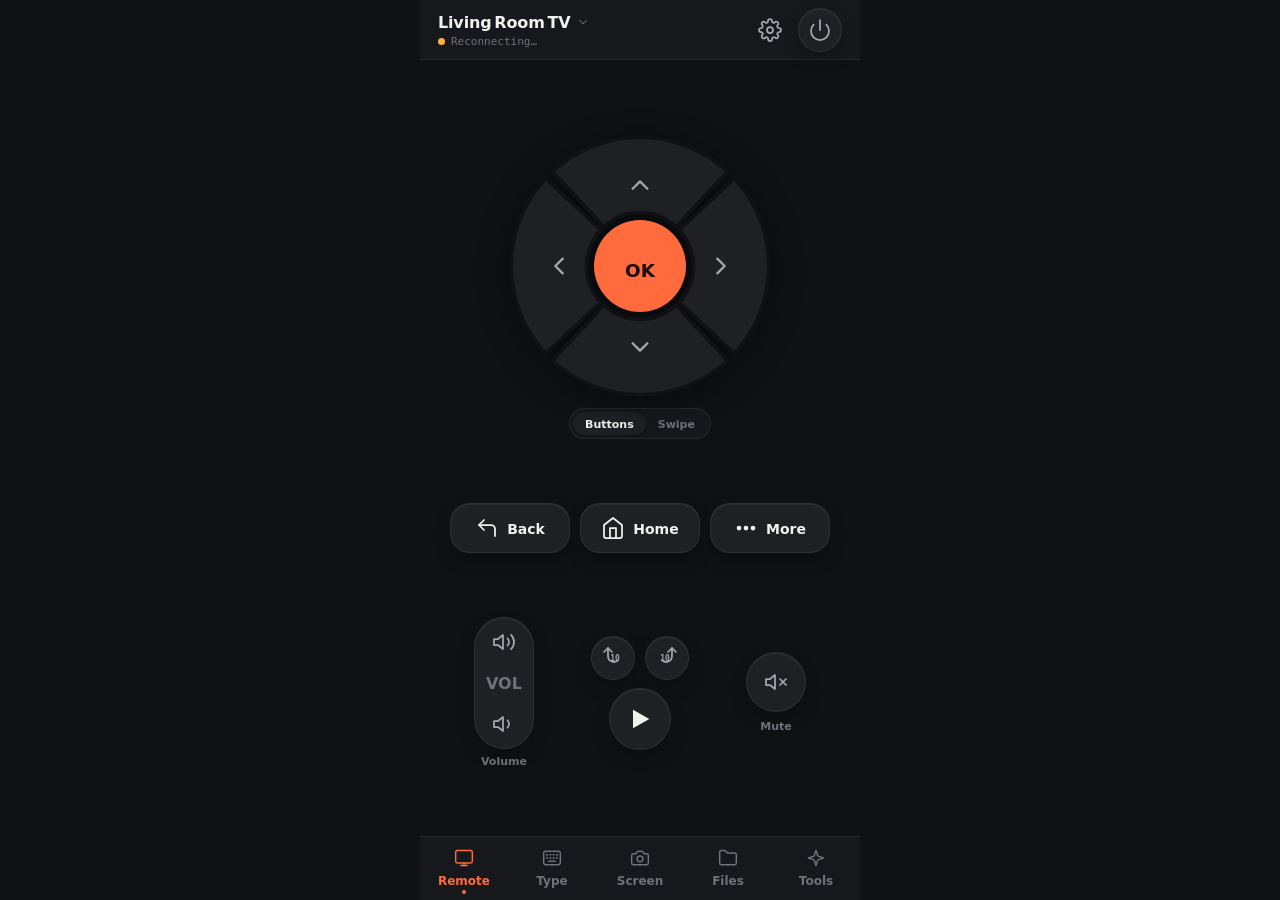
==== tvpowernew_src/assets/web/index.html @ ced93da8 "feat: complete TV Power Hub release with web remote, native TCL integration, docs and porting guide" ====
<!DOCTYPE html>
<html lang="en">
<head>
  <meta charset="UTF-8">
  <meta name="viewport" content="width=device-width, initial-scale=1, viewport-fit=cover">
  <meta name="theme-color" content="#101113">
  <meta name="apple-mobile-web-app-capable" content="yes">
  <meta name="apple-mobile-web-app-status-bar-style" content="black-translucent">
  <meta name="apple-mobile-web-app-title" content="TV Remote">
  <title>TCL TV Remote</title>
  <link rel="manifest" href="manifest.json">
  <link rel="stylesheet" href="css/app.css">
</head>
<body>
  <!-- Inline SVG Symbols Sprite (100% self-contained offline) -->
  <svg xmlns="http://www.w3.org/2000/svg" style="display: none;">
    <symbol id="i-power" viewBox="0 0 24 24" fill="none" stroke="currentColor" stroke-width="1.75" stroke-linecap="round" stroke-linejoin="round">
      <path d="M18.36 6.64a9 9 0 1 1-12.73 0"/>
      <line x1="12" y1="2" x2="12" y2="12"/>
    </symbol>
    <symbol id="i-back" viewBox="0 0 24 24" fill="none" stroke="currentColor" stroke-width="1.75" stroke-linecap="round" stroke-linejoin="round">
      <polyline points="9 14 4 9 9 4"/>
      <path d="M20 20v-7a4 4 0 0 0-4-4H4"/>
    </symbol>
    <symbol id="i-home" viewBox="0 0 24 24" fill="none" stroke="currentColor" stroke-width="1.75" stroke-linecap="round" stroke-linejoin="round">
      <path d="m3 9 9-7 9 7v11a2 2 0 0 1-2 2H5a2 2 0 0 1-2-2z"/>
      <polyline points="9 22 9 12 15 12 15 22"/>
    </symbol>
    <symbol id="i-more-dots" viewBox="0 0 24 24" fill="none" stroke="currentColor" stroke-width="1.75" stroke-linecap="round" stroke-linejoin="round">
      <circle cx="12" cy="12" r="1.5" fill="currentColor"/>
      <circle cx="19" cy="12" r="1.5" fill="currentColor"/>
      <circle cx="5" cy="12" r="1.5" fill="currentColor"/>
    </symbol>
    <symbol id="i-chevron-down" viewBox="0 0 24 24" fill="none" stroke="currentColor" stroke-width="1.75" stroke-linecap="round" stroke-linejoin="round">
      <polyline points="6 9 12 15 18 9"/>
    </symbol>
    <symbol id="i-volume-up" viewBox="0 0 24 24" fill="none" stroke="currentColor" stroke-width="1.75" stroke-linecap="round" stroke-linejoin="round">
      <polygon points="11 5 6 9 2 9 2 15 6 15 11 19 11 5"/>
      <path d="M15.54 8.46a5 5 0 0 1 0 7.07"/>
      <path d="M19.07 4.93a10 10 0 0 1 0 14.14"/>
    </symbol>
    <symbol id="i-volume-down" viewBox="0 0 24 24" fill="none" stroke="currentColor" stroke-width="1.75" stroke-linecap="round" stroke-linejoin="round">
      <polygon points="11 5 6 9 2 9 2 15 6 15 11 19 11 5"/>
      <path d="M15.54 8.46a5 5 0 0 1 0 7.07"/>
    </symbol>
    <symbol id="i-volume-mute" viewBox="0 0 24 24" fill="none" stroke="currentColor" stroke-width="1.75" stroke-linecap="round" stroke-linejoin="round">
      <polygon points="11 5 6 9 2 9 2 15 6 15 11 19 11 5"/>
      <line x1="22" y1="9" x2="16" y2="15"/>
      <line x1="16" y1="9" x2="22" y2="15"/>
    </symbol>
    <symbol id="i-play" viewBox="0 0 24 24" fill="currentColor" stroke="none">
      <polygon points="6 4 20 12 6 20 6 4"/>
    </symbol>
    <symbol id="i-pause" viewBox="0 0 24 24" fill="currentColor" stroke="none">
      <rect x="6" y="4" width="4" height="16" rx="1"/>
      <rect x="14" y="4" width="4" height="16" rx="1"/>
    </symbol>
    <symbol id="i-skip-back-10" viewBox="0 0 24 24" fill="none" stroke="currentColor" stroke-width="1.75" stroke-linecap="round" stroke-linejoin="round">
      <path d="M11 6 7 2 3 6"/>
      <path d="M7 2v8a6 6 0 0 0 10.24 4.24"/>
      <text x="14" y="15" font-size="8" font-family="'JetBrains Mono', monospace" font-weight="700" fill="currentColor" stroke="none" text-anchor="middle">10</text>
    </symbol>
    <symbol id="i-skip-forward-10" viewBox="0 0 24 24" fill="none" stroke="currentColor" stroke-width="1.75" stroke-linecap="round" stroke-linejoin="round">
      <path d="m13 6 4-4 4 4"/>
      <path d="M17 2v8a6 6 0 0 1-10.24 4.24"/>
      <text x="10" y="15" font-size="8" font-family="'JetBrains Mono', monospace" font-weight="700" fill="currentColor" stroke="none" text-anchor="middle">10</text>
    </symbol>
    <symbol id="i-input" viewBox="0 0 24 24" fill="none" stroke="currentColor" stroke-width="1.75" stroke-linecap="round" stroke-linejoin="round">
      <rect x="3" y="7" width="18" height="10" rx="2"/>
      <line x1="7" y1="12" x2="11" y2="12"/>
      <polyline points="9 10 11 12 9 14"/>
      <line x1="14" y1="12" x2="17" y2="12"/>
    </symbol>
    <symbol id="i-settings" viewBox="0 0 24 24" fill="none" stroke="currentColor" stroke-width="1.75" stroke-linecap="round" stroke-linejoin="round">
      <circle cx="12" cy="12" r="3"/>
      <path d="M19.4 15a1.65 1.65 0 0 0 .33 1.82l.06.06a2 2 0 0 1 0 2.83 2 2 0 0 1-2.83 0l-.06-.06a1.65 1.65 0 0 0-1.82-.33 1.65 1.65 0 0 0-1 1.51V21a2 2 0 0 1-2 2 2 2 0 0 1-2-2v-.09A1.65 1.65 0 0 0 9 19.4a1.65 1.65 0 0 0-1.82.33l-.06.06a2 2 0 0 1-2.83 0 2 2 0 0 1 0-2.83l.06-.06a1.65 1.65 0 0 0 .33-1.82 1.65 1.65 0 0 0-1.51-1H3a2 2 0 0 1-2-2 2 2 0 0 1 2-2h.09A1.65 1.65 0 0 0 4.6 9a1.65 1.65 0 0 0-.33-1.82l-.06-.06a2 2 0 0 1 0-2.83 2 2 0 0 1 2.83 0l.06.06a1.65 1.65 0 0 0 1.82.33H9a1.65 1.65 0 0 0 1-1.51V3a2 2 0 0 1 2-2 2 2 0 0 1 2 2v.09a1.65 1.65 0 0 0 1 1.51 1.65 1.65 0 0 0 1.82-.33l.06-.06a2 2 0 0 1 2.83 0 2 2 0 0 1 0 2.83l-.06.06a1.65 1.65 0 0 0-.33 1.82V9a1.65 1.65 0 0 0 1.51 1H21a2 2 0 0 1 2 2 2 2 0 0 1-2 2h-.09a1.65 1.65 0 0 0-1.51 1z"/>
    </symbol>
    <symbol id="i-screen-off" viewBox="0 0 24 24" fill="none" stroke="currentColor" stroke-width="1.75" stroke-linecap="round" stroke-linejoin="round">
      <rect width="20" height="14" x="2" y="3" rx="2"/>
      <line x1="8" y1="21" x2="16" y2="21"/>
      <line x1="12" y1="17" x2="12" y2="21"/>
      <path d="M12 7a3 3 0 1 0 3 3 2.8 2.8 0 0 1-1.5-.4A3 3 0 0 1 12 7z"/>
    </symbol>
    <symbol id="i-keyboard" viewBox="0 0 24 24" fill="none" stroke="currentColor" stroke-width="1.75" stroke-linecap="round" stroke-linejoin="round">
      <rect x="2" y="4" width="20" height="16" rx="2.5"/>
      <line x1="6" y1="8" x2="6.01" y2="8" stroke-width="2.5"/>
      <line x1="10" y1="8" x2="10.01" y2="8" stroke-width="2.5"/>
      <line x1="14" y1="8" x2="14.01" y2="8" stroke-width="2.5"/>
      <line x1="18" y1="8" x2="18.01" y2="8" stroke-width="2.5"/>
      <line x1="6" y1="12" x2="6.01" y2="12" stroke-width="2.5"/>
      <line x1="10" y1="12" x2="10.01" y2="12" stroke-width="2.5"/>
      <line x1="14" y1="12" x2="14.01" y2="12" stroke-width="2.5"/>
      <line x1="18" y1="12" x2="18.01" y2="12" stroke-width="2.5"/>
      <line x1="8" y1="16" x2="16" y2="16"/>
    </symbol>
    <symbol id="i-backspace" viewBox="0 0 24 24" fill="none" stroke="currentColor" stroke-width="1.75" stroke-linecap="round" stroke-linejoin="round">
      <path d="M21 4H8l-7 8 7 8h13a2 2 0 0 0 2-2V6a2 2 0 0 0-2-2z"/>
      <line x1="18" y1="9" x2="12" y2="15"/>
      <line x1="12" y1="9" x2="18" y2="15"/>
    </symbol>
    <symbol id="i-enter" viewBox="0 0 24 24" fill="none" stroke="currentColor" stroke-width="1.75" stroke-linecap="round" stroke-linejoin="round">
      <polyline points="9 10 4 15 9 20"/>
      <path d="M20 4v7a4 4 0 0 1-4 4H4"/>
    </symbol>
    <symbol id="i-paste" viewBox="0 0 24 24" fill="none" stroke="currentColor" stroke-width="1.75" stroke-linecap="round" stroke-linejoin="round">
      <rect x="8" y="2" width="8" height="4" rx="1"/>
      <path d="M16 4h2a2 2 0 0 1 2 2v14a2 2 0 0 1-2 2H6a2 2 0 0 1-2-2V6a2 2 0 0 1 2-2h2"/>
      <path d="M9 12h6"/>
      <path d="M9 16h6"/>
    </symbol>
    <symbol id="i-camera" viewBox="0 0 24 24" fill="none" stroke="currentColor" stroke-width="1.75" stroke-linecap="round" stroke-linejoin="round">
      <path d="M14.5 4h-5L7 7H4a2 2 0 0 0-2 2v9a2 2 0 0 0 2 2h16a2 2 0 0 0 2-2V9a2 2 0 0 0-2-2h-3l-2.5-3z"/>
      <circle cx="12" cy="13" r="3.5"/>
    </symbol>
    <symbol id="i-download" viewBox="0 0 24 24" fill="none" stroke="currentColor" stroke-width="1.75" stroke-linecap="round" stroke-linejoin="round">
      <path d="M21 15v4a2 2 0 0 1-2 2H5a2 2 0 0 1-2-2v-4"/>
      <polyline points="7 10 12 15 17 10"/>
      <line x1="12" y1="15" x2="12" y2="3"/>
    </symbol>
    <symbol id="i-memory-chip" viewBox="0 0 24 24" fill="none" stroke="currentColor" stroke-width="1.75" stroke-linecap="round" stroke-linejoin="round">
      <rect x="4" y="4" width="16" height="16" rx="2"/>
      <rect x="8" y="8" width="8" height="8" rx="1"/>
      <line x1="9" y1="1" x2="9" y2="4"/>
      <line x1="15" y1="1" x2="15" y2="4"/>
      <line x1="9" y1="20" x2="9" y2="23"/>
      <line x1="15" y1="20" x2="15" y2="23"/>
      <line x1="20" y1="9" x2="23" y2="9"/>
      <line x1="20" y1="15" x2="23" y2="15"/>
      <line x1="1" y1="9" x2="4" y2="9"/>
      <line x1="1" y1="15" x2="4" y2="15"/>
    </symbol>
    <symbol id="i-check" viewBox="0 0 24 24" fill="none" stroke="currentColor" stroke-width="2" stroke-linecap="round" stroke-linejoin="round">
      <polyline points="20 6 9 17 4 12"/>
    </symbol>
    <symbol id="i-close" viewBox="0 0 24 24" fill="none" stroke="currentColor" stroke-width="2" stroke-linecap="round" stroke-linejoin="round">
      <line x1="18" y1="6" x2="6" y2="18"/>
      <line x1="6" y1="6" x2="18" y2="18"/>
    </symbol>
    <symbol id="i-sparkle" viewBox="0 0 24 24" fill="none" stroke="currentColor" stroke-width="1.75" stroke-linecap="round" stroke-linejoin="round">
      <path d="m12 3-1.9 5.8a2 2 0 0 1-1.3 1.3L3 12l5.8 1.9a2 2 0 0 1 1.3 1.3L12 21l1.9-5.8a2 2 0 0 1 1.3-1.3L21 12l-5.8-1.9a2 2 0 0 1-1.3-1.3L12 3z"/>
    </symbol>
    <symbol id="i-refresh" viewBox="0 0 24 24" fill="none" stroke="currentColor" stroke-width="1.75" stroke-linecap="round" stroke-linejoin="round">
      <path d="M3 12a9 9 0 0 1 15-6.7L21 8"/>
      <path d="M21 3v5h-5"/>
      <path d="M21 12a9 9 0 0 1-15 6.7L3 16"/>
      <path d="M3 21v-5h5"/>
    </symbol>
    <symbol id="i-tv" viewBox="0 0 24 24" fill="none" stroke="currentColor" stroke-width="1.75" stroke-linecap="round" stroke-linejoin="round">
      <rect width="20" height="15" x="2" y="3" rx="2"/>
      <line x1="8" y1="21" x2="16" y2="21"/>
      <line x1="12" y1="18" x2="12" y2="21"/>
    </symbol>
    <symbol id="i-folder" viewBox="0 0 24 24" fill="none" stroke="currentColor" stroke-width="1.75" stroke-linecap="round" stroke-linejoin="round">
      <path d="M4 20h16a2 2 0 0 0 2-2V8a2 2 0 0 0-2-2h-7.93a2 2 0 0 1-1.66-.9l-.82-1.2A2 2 0 0 0 7.93 3H4a2 2 0 0 0-2 2v13a2 2 0 0 0 2 2Z"/>
    </symbol>
    <symbol id="i-file" viewBox="0 0 24 24" fill="none" stroke="currentColor" stroke-width="1.75" stroke-linecap="round" stroke-linejoin="round">
      <path d="M14 2H6a2 2 0 0 0-2 2v16a2 2 0 0 0 2 2h12a2 2 0 0 0 2-2V8z"/>
      <polyline points="14 2 14 8 20 8"/>
    </symbol>
    <symbol id="i-upload" viewBox="0 0 24 24" fill="none" stroke="currentColor" stroke-width="1.75" stroke-linecap="round" stroke-linejoin="round">
      <path d="M21 15v4a2 2 0 0 1-2 2H5a2 2 0 0 1-2-2v-4"/>
      <polyline points="17 8 12 3 7 8"/>
      <line x1="12" y1="3" x2="12" y2="15"/>
    </symbol>
    <symbol id="i-usb" viewBox="0 0 24 24" fill="none" stroke="currentColor" stroke-width="1.75" stroke-linecap="round" stroke-linejoin="round">
      <circle cx="12" cy="19" r="2"/>
      <circle cx="6" cy="11" r="1.5"/>
      <rect x="16.5" y="9.5" width="3" height="3"/>
      <line x1="12" y1="17" x2="12" y2="4"/>
      <line x1="12" y1="12" x2="6" y2="11"/>
      <line x1="12" y1="9" x2="18" y2="10"/>
    </symbol>
    <symbol id="i-youtube" viewBox="0 0 24 24" fill="none" stroke="currentColor" stroke-width="1.75" stroke-linecap="round" stroke-linejoin="round">
      <path d="M2.5 17a24.12 24.12 0 0 1 0-10 2 2 0 0 1 1.4-1.4 49.56 49.56 0 0 1 16.2 0A2 2 0 0 1 21.5 7a24.12 24.12 0 0 1 0 10 2 2 0 0 1-1.4 1.4 49.55 49.55 0 0 1-16.2 0A2 2 0 0 1 2.5 17"/>
      <polygon points="10 15 15 12 10 9" fill="currentColor"/>
    </symbol>
    <symbol id="i-globe" viewBox="0 0 24 24" fill="none" stroke="currentColor" stroke-width="1.75" stroke-linecap="round" stroke-linejoin="round">
      <circle cx="12" cy="12" r="10"/>
      <line x1="2" y1="12" x2="22" y2="12"/>
      <path d="M12 2a15.3 15.3 0 0 1 4 10 15.3 15.3 0 0 1-4 10 15.3 15.3 0 0 1-4-10 15.3 15.3 0 0 1 4-10z"/>
    </symbol>
    <symbol id="i-arrow-up" viewBox="0 0 24 24" fill="none" stroke="currentColor" stroke-width="1.75" stroke-linecap="round" stroke-linejoin="round">
      <line x1="12" y1="19" x2="12" y2="5"/>
      <polyline points="5 12 12 5 19 12"/>
    </symbol>
    <symbol id="i-copy" viewBox="0 0 24 24" fill="none" stroke="currentColor" stroke-width="1.75" stroke-linecap="round" stroke-linejoin="round">
      <rect x="9" y="9" width="13" height="13" rx="2"/>
      <path d="M5 15H4a2 2 0 0 1-2-2V4a2 2 0 0 1 2-2h9a2 2 0 0 1 2 2v1"/>
    </symbol>
    <symbol id="i-trash" viewBox="0 0 24 24" fill="none" stroke="currentColor" stroke-width="1.75" stroke-linecap="round" stroke-linejoin="round">
      <polyline points="3 6 5 6 21 6"/>
      <path d="M19 6l-1 14a2 2 0 0 1-2 2H8a2 2 0 0 1-2-2L5 6"/>
      <path d="M10 11v6"/>
      <path d="M14 11v6"/>
      <path d="M9 6V4a2 2 0 0 1 2-2h2a2 2 0 0 1 2 2v2"/>
    </symbol>
  </svg>

  <div class="app">
    <!-- Status Bar -->
    <header class="status-bar">
      <div class="tv-info" id="tvInfoTrigger" title="Settings">
        <div class="tv-name-row">
          <span class="tv-name" id="tvNameDisplay">Living Room TV</span>
          <svg class="icon tv-name-chevron"><use href="#i-chevron-down"/></svg>
        </div>
        <div class="connection-line">
          <span class="status-dot" id="connectionDot"></span>
          <span id="connectionText">Connected · 12 ms</span>
        </div>
      </div>

      <div class="status-bar-actions">
        <button class="btn btn-icon-ghost" id="btnHeaderSettings" aria-label="Settings">
          <svg class="icon"><use href="#i-settings"/></svg>
        </button>

        <div class="btn-power-wrap">
          <button class="btn btn-power" id="btnPower" aria-label="Power">
            <svg class="icon"><use href="#i-power"/></svg>
          </button>
          <svg class="power-ring" viewBox="0 0 48 48">
            <circle id="powerProgress" cx="24" cy="24" r="16"/>
          </svg>
        </div>
      </div>
    </header>

    <!-- Tab Panels Container -->
    <main class="tab-panels">
      <!-- =========================================
           TAB 1: REMOTE (HERO D-PAD, NO SCROLL)
           ========================================= -->
      <section class="tab-page active" id="tab-remote">
        <div class="remote-screen">
          <!-- D-Pad Container -->
          <div class="dpad-container">
            <div class="dpad-touch-wrap">
              <svg class="dpad" id="dpadSvg" viewBox="0 0 300 300" role="group" aria-label="Navigation">
                <path class="seg" data-key="UP" aria-label="Up" d="M54.9 47.3 A140 140 0 0 1 245.1 47.3 L189.4 107.4 A58 58 0 0 0 110.6 107.4Z"/>
                <path class="seg" data-key="RIGHT" aria-label="Right" d="M252.7 54.9 A140 140 0 0 1 252.7 245.1 L192.6 189.4 A58 58 0 0 0 192.6 110.6Z"/>
                <path class="seg" data-key="DOWN"  aria-label="Down"  d="M245.1 252.7 A140 140 0 0 1 54.9 252.7 L110.6 192.6 A58 58 0 0 0 189.4 192.6Z"/>
                <path class="seg" data-key="LEFT"  aria-label="Left"  d="M47.3 245.1 A140 140 0 0 1 47.3 54.9 L107.4 110.6 A58 58 0 0 0 107.4 189.4Z"/>

                <!-- Segment Chevrons -->
                <path class="seg-icon" d="M142 66 L150 58 L158 66"/>
                <path class="seg-icon" d="M234 142 L242 150 L234 158"/>
                <path class="seg-icon" d="M142 234 L150 242 L158 234"/>
                <path class="seg-icon" d="M66 142 L58 150 L66 158"/>

                <circle class="ok" data-key="OK" cx="150" cy="150" r="50"/>
                <text class="ok-label" x="150" y="157" text-anchor="middle" dominant-baseline="middle">OK</text>
              </svg>

              <!-- Optional Gesture Trackpad Overlay -->
              <div class="swipe-pad" id="swipePad">
                <span class="swipe-hint">Swipe to navigate</span>
                <span class="swipe-hint">Tap for OK</span>
              </div>
            </div>

            <!-- Segmented Pill: Buttons vs Swipe -->
            <div class="nav-mode-pill">
              <button class="btn mode-btn active" id="btnModeButtons">Buttons</button>
              <button class="btn mode-btn" id="btnModeSwipe">Swipe</button>
            </div>
          </div>

          <!-- Under the ring: 3 Pill Buttons -->
          <div class="pill-row">
            <button class="btn btn-pill" id="btnBack" aria-label="Back">
              <svg class="icon"><use href="#i-back"/></svg>
              <span>Back</span>
            </button>
            <button class="btn btn-pill" id="btnHome" aria-label="Home">
              <svg class="icon"><use href="#i-home"/></svg>
              <span>Home</span>
            </button>
            <button class="btn btn-pill" id="btnMore" aria-label="More controls">
              <svg class="icon"><use href="#i-more-dots"/></svg>
              <span>More</span>
            </button>
          </div>

          <!-- Lower Controls 3-Column Grid -->
          <div class="lower-controls">
            <!-- Left Column: Volume Rocker -->
            <div class="col-vol">
              <div class="vol-rocker">
                <button class="btn vol-btn" id="btnVolUp" aria-label="Volume Up">
                  <svg class="icon"><use href="#i-volume-up"/></svg>
                </button>
                <div class="vol-mid">
                  <span style="font-size: 16px; font-weight: 700;">VOL</span>
                </div>
                <button class="btn vol-btn" id="btnVolDown" aria-label="Volume Down">
                  <svg class="icon"><use href="#i-volume-down"/></svg>
                </button>
              </div>
              <span class="vol-label">Volume</span>
            </div>

            <!-- Center Column: Media Transport -->
            <div class="col-transport">
              <div class="transport-skips">
                <button class="btn btn-tactile btn-skip" id="btnSkipBack" aria-label="Rewind 10s">
                  <svg class="icon"><use href="#i-skip-back-10"/></svg>
                </button>
                <button class="btn btn-tactile btn-skip" id="btnSkipFwd" aria-label="Forward 10s">
                  <svg class="icon"><use href="#i-skip-forward-10"/></svg>
                </button>
              </div>
              <button class="btn btn-playpause" id="btnPlayPause" aria-label="Play or Pause">
                <svg class="icon" style="width: 28px; height: 28px;"><use href="#i-play"/></svg>
              </button>
            </div>

            <!-- Right Column: Mute -->
            <div class="col-mute">
              <button class="btn btn-mute" id="btnMute" aria-label="Mute">
                <svg class="icon"><use href="#i-volume-mute"/></svg>
              </button>
              <span class="mute-label">Mute</span>
            </div>
          </div>
        </div>
      </section>

      <!-- =========================================
           TAB 2: TYPE TAB
           ========================================= -->
      <section class="tab-page" id="tab-type">
        <div class="scroll-screen">
          <div class="section-card">
            <div class="card-header">
              <h2 class="card-title">Type on your TV</h2>
              <p class="card-subtitle">Search YouTube, type passwords or enter URLs with ease.</p>
            </div>

            <textarea class="type-input-box" id="typeInput" rows="3" placeholder="Search, password, anything…"></textarea>

            <div class="type-switch-row">
              <span class="switch-label">Send as I type</span>
              <label class="switch-wrap">
                <input type="checkbox" id="liveTypingSwitch" checked>
                <span class="slider"></span>
              </label>
            </div>

            <button class="btn btn-send-text" id="btnSendText">Send to TV</button>

            <!-- Accessory Keys -->
            <div class="accessory-bar">
              <button class="btn btn-accessory" id="btnAccBackspace" aria-label="Backspace">
                <svg class="icon icon-20"><use href="#i-backspace"/></svg>
                <span>Delete</span>
              </button>
              <button class="btn btn-accessory" id="btnAccEnter" aria-label="Enter">
                <svg class="icon icon-20"><use href="#i-enter"/></svg>
                <span>Enter</span>
              </button>
              <button class="btn btn-accessory" id="btnAccPaste" aria-label="Paste">
                <svg class="icon icon-20"><use href="#i-paste"/></svg>
                <span>Paste</span>
              </button>
              <button class="btn btn-accessory" id="btnAccClear" aria-label="Clear">
                <svg class="icon icon-20"><use href="#i-close"/></svg>
                <span>Clear</span>
              </button>
            </div>

            <div class="privacy-notice">
              <svg class="icon icon-16"><use href="#i-check"/></svg>
              <span>Typed text is not saved on server.</span>
            </div>
          </div>

          <!-- Recents Chips -->
          <div class="section-card">
            <div class="recent-chips-box">
              <div class="chips-header">
                <span class="chips-title">Recent searches</span>
                <span class="chips-clear" id="btnClearRecents">Clear history</span>
              </div>
              <div class="chips-wrap" id="recentChips">
                <!-- Dynamically populated -->
              </div>
            </div>
          </div>

          <!-- Friendly search hint -->
          <div class="tv-search-hint">
            <svg class="icon icon-20"><use href="#i-tv"/></svg>
            <span>Tip: Open the search bar on your TV app before typing.</span>
          </div>
        </div>
      </section>

      <!-- =========================================
           TAB 3: SCREEN TAB (PERFECTLY CENTERED, NO SHARE)
           ========================================= -->
      <section class="tab-page" id="tab-screen">
        <div class="scroll-screen">
          <!-- 16:9 Screen Preview (Dead Centered) -->
          <div class="screen-preview-card">
            <div class="skeleton-shimmer" id="screenShimmer"></div>
            
            <div class="screen-empty-state" id="screenEmpty">
              <svg class="icon" style="width: 48px; height: 48px;"><use href="#i-tv"/></svg>
              <span style="font-size: 14px; font-weight: 600;">See what's on your TV</span>
            </div>

            <img class="screen-img" id="screenImg" alt="TV Screen Capture">
          </div>

          <!-- Capture & Actions (Share removed, clean Download + Full size) -->
          <div class="screen-actions-bar">
            <button class="btn btn-screen-action btn-capture-hero" id="btnCaptureHero">
              <svg class="icon icon-20"><use href="#i-camera"/></svg>
              <span>Capture Screen</span>
            </button>
            <button class="btn btn-screen-action" id="btnSaveScreen" style="display: none;">
              <svg class="icon icon-20"><use href="#i-download"/></svg>
              <span>Download</span>
            </button>
            <button class="btn btn-screen-action" id="btnViewScreen" style="display: none;">
              <span>Full size</span>
            </button>
          </div>
        </div>
      </section>

      <!-- =========================================
           TAB 4: FILES TAB (PHONE <-> TV <-> USB)
           ========================================= -->
      <section class="tab-page" id="tab-files">
        <div class="scroll-screen">
          <!-- Storage Destination Tabs (TV & USB) -->
          <div class="storage-selector-bar" id="storageTabsWrap">
            <button class="btn btn-storage-tab active" id="btnStorageTv" data-path="/storage/emulated/0/Download">
              <svg class="icon icon-16"><use href="#i-tv"/></svg>
              <span>TV Storage</span>
            </button>
          </div>

          <!-- Directory Breadcrumb Toolbar -->
          <div class="file-toolbar">
            <button class="btn btn-icon-ghost" id="btnFolderUp" title="Up to parent folder">
              <svg class="icon icon-20"><use href="#i-arrow-up"/></svg>
            </button>
            <span class="current-path" id="currentPathText">/storage/emulated/0/Download</span>
            <button class="btn btn-icon-ghost" id="btnRefreshFiles" title="Refresh files">
              <svg class="icon icon-16"><use href="#i-refresh"/></svg>
            </button>
          </div>

          <!-- Upload Progress Banner -->
          <div class="upload-progress-wrap" id="uploadProgressWrap">
            <div style="display: flex; justify-content: space-between; font-size: 12px; font-weight: 600;">
              <span id="uploadStatusText">Uploading file…</span>
              <span id="uploadPercentText">0%</span>
            </div>
            <div class="progress-bar-bg">
              <div class="progress-bar-fill" id="uploadProgressBar"></div>
            </div>
          </div>

          <!-- File Operations Action Bar -->
          <div style="display: flex; gap: 8px;">
            <button class="btn btn-screen-action btn-capture-hero" id="btnTriggerUpload">
              <svg class="icon icon-20"><use href="#i-upload"/></svg>
              <span>Send File to TV / USB</span>
            </button>
            <button class="btn btn-screen-action" id="btnPasteFile" style="display: none;">
              <svg class="icon icon-20"><use href="#i-paste"/></svg>
              <span id="pasteActionText">Paste</span>
            </button>
            <input type="file" id="fileUploadInput" multiple style="display: none;">
          </div>

          <!-- File List -->
          <div class="file-list-wrap" id="fileListWrap">
            <!-- Dynamically populated file rows -->
          </div>
        </div>
      </section>

      <!-- =========================================
           TAB 5: TOOLS TAB (LINK LAUNCHER & DASHBOARD)
           ========================================= -->
      <section class="tab-page" id="tab-tools">
        <div class="scroll-screen">
          <!-- 1. Open Link / Video Launcher Card -->
          <div class="section-card">
            <div class="card-header">
              <div style="display: flex; align-items: center; gap: 8px;">
                <svg class="icon" style="color: var(--accent);"><use href="#i-youtube"/></svg>
                <h2 class="card-title">Open Link or Video on TV</h2>
              </div>
              <p class="card-subtitle">Paste a YouTube link or website URL to launch instantly on the TV.</p>
            </div>

            <div class="link-input-wrap">
              <input type="text" class="link-text-input" id="linkUrlInput" placeholder="Paste YouTube link or web URL...">
              
              <div class="link-actions-group">
                <button class="btn btn-link-action btn-link-smarttube" id="btnOpenSmartTube">
                  <svg class="icon icon-16"><use href="#i-youtube"/></svg>
                  <span>SmartTube</span>
                </button>
                <button class="btn btn-link-action btn-link-youtube" id="btnOpenYouTube">
                  <svg class="icon icon-16"><use href="#i-youtube"/></svg>
                  <span>YouTube</span>
                </button>
                <button class="btn btn-link-action btn-link-browser" id="btnOpenBrowser">
                  <svg class="icon icon-16"><use href="#i-globe"/></svg>
                  <span>Browser</span>
                </button>
              </div>
            </div>
          </div>

          <!-- 2. Free Up Memory (RAM Boost) Card -->
          <div class="section-card">
            <div class="card-header">
              <div style="display: flex; align-items: center; gap: 8px;">
                <svg class="icon" style="color: var(--ok);"><use href="#i-memory-chip"/></svg>
                <h2 class="card-title">Free up memory</h2>
              </div>
              <p class="card-subtitle" id="ramSub">Closes background apps and clears system cache.</p>
            </div>
            <div class="tool-action-row">
              <span style="font-size: 13px; color: var(--text-3);">System RAM optimization</span>
              <button class="btn btn-tool btn-tool-accent" id="btnBoostRam">Clean now</button>
            </div>
          </div>

          <!-- 3. Full Device Status Dashboard -->
          <div class="section-card">
            <div class="card-header">
              <div style="display: flex; align-items: center; justify-content: space-between;">
                <div style="display: flex; align-items: center; gap: 8px;">
                  <svg class="icon"><use href="#i-tv"/></svg>
                  <h2 class="card-title">Device Status Dashboard</h2>
                </div>
                <button class="btn btn-icon-ghost" id="btnRefreshStatus" aria-label="Refresh Status">
                  <svg class="icon icon-20"><use href="#i-refresh"/></svg>
                </button>
              </div>
            </div>

            <div class="dashboard-grid">
              <div class="dash-card">
                <span class="dash-label">Device &amp; Brand</span>
                <span class="dash-value" id="dashModel">TCL Smart TV</span>
              </div>
              <div class="dash-card">
                <span class="dash-label">Android Version</span>
                <span class="dash-value" id="dashAndroid">Android 11 (API 30)</span>
              </div>

              <div class="dash-card span-2">
                <div style="display: flex; justify-content: space-between;">
                  <span class="dash-label">Memory (RAM)</span>
                  <span class="dash-mono" id="dashRamText" style="font-size: 11px; color: var(--text-2);">-- / --</span>
                </div>
                <div class="dash-bar-wrap">
                  <div class="dash-bar-fill" id="dashRamBar" style="width: 50%;"></div>
                </div>
              </div>

              <div class="dash-card span-2">
                <div style="display: flex; justify-content: space-between;">
                  <span class="dash-label">Internal Storage (/data)</span>
                  <span class="dash-mono" id="dashStorageText" style="font-size: 11px; color: var(--text-2);">-- / --</span>
                </div>
                <div class="dash-bar-wrap">
                  <div class="dash-bar-fill" id="dashStorageBar" style="width: 50%; background: var(--warn);"></div>
                </div>
              </div>

              <div class="dash-card">
                <span class="dash-label">Display</span>
                <span class="dash-value dash-mono" id="dashDisplay">1280x720</span>
              </div>
              <div class="dash-card">
                <span class="dash-label">Processor</span>
                <span class="dash-value" id="dashCpu">Quad-Core ARMv7</span>
              </div>

              <div class="dash-card">
                <span class="dash-label">USB Storage</span>
                <span class="dash-value" id="dashUsb">None detected</span>
              </div>
              <div class="dash-card">
                <span class="dash-label">System Uptime</span>
                <span class="dash-value dash-mono" id="dashUptime">--</span>
              </div>

              <div class="dash-card span-2">
                <span class="dash-label">Active Window / App</span>
                <span class="dash-value dash-mono" id="dashFocus" style="font-size: 12px; color: var(--text-2);">Launcher</span>
              </div>
            </div>
          </div>
        </div>
      </section>
    </main>

    <!-- Bottom Tab Bar (5 Tabs) -->
    <nav class="bottom-tabs">
      <button class="btn tab-item active" data-tab="remote" aria-label="Remote">
        <svg class="icon"><use href="#i-tv"/></svg>
        <span class="tab-label">Remote</span>
        <span class="tab-dot"></span>
      </button>

      <button class="btn tab-item" data-tab="type" aria-label="Type">
        <svg class="icon"><use href="#i-keyboard"/></svg>
        <span class="tab-label">Type</span>
        <span class="tab-dot"></span>
      </button>

      <button class="btn tab-item" data-tab="screen" aria-label="Screen">
        <svg class="icon"><use href="#i-camera"/></svg>
        <span class="tab-label">Screen</span>
        <span class="tab-dot"></span>
      </button>

      <button class="btn tab-item" data-tab="files" aria-label="Files">
        <svg class="icon"><use href="#i-folder"/></svg>
        <span class="tab-label">Files</span>
        <span class="tab-dot"></span>
      </button>

      <button class="btn tab-item" data-tab="tools" aria-label="Tools">
        <svg class="icon"><use href="#i-sparkle"/></svg>
        <span class="tab-label">Tools</span>
        <span class="tab-dot"></span>
      </button>
    </nav>

    <!-- Bottom Sheet Backdrop -->
    <div class="sheet-backdrop" id="sheetBackdrop"></div>

    <!-- "More controls" Bottom Sheet -->
    <div class="bottom-sheet" id="moreControlsSheet">
      <div class="sheet-handle"></div>
      <div class="sheet-header">
        <h3 class="sheet-title">More controls</h3>
        <button class="btn btn-sheet-close" aria-label="Close">
          <svg class="icon"><use href="#i-close"/></svg>
        </button>
      </div>

      <div class="sheet-list">
        <button class="btn sheet-item-btn" id="sheetBtnInput">
          <div class="sheet-item-icon">
            <svg class="icon"><use href="#i-input"/></svg>
          </div>
          <div class="sheet-item-content">
            <span class="sheet-item-title">Input source</span>
            <span class="sheet-item-sub">Open native source menu on TV</span>
          </div>
        </button>

        <button class="btn sheet-item-btn" id="sheetBtnSettings">
          <div class="sheet-item-icon">
            <svg class="icon"><use href="#i-settings"/></svg>
          </div>
          <div class="sheet-item-content">
            <span class="sheet-item-title">TV settings</span>
            <span class="sheet-item-sub">Open system preferences and network</span>
          </div>
        </button>

        <button class="btn sheet-item-btn" id="sheetBtnScreenOff">
          <div class="sheet-item-icon">
            <svg class="icon"><use href="#i-power"/></svg>
          </div>
          <div class="sheet-item-content">
            <span class="sheet-item-title">Power off TV</span>
            <span class="sheet-item-sub">Turn off the TV immediately</span>
          </div>
        </button>
      </div>
    </div>



    <!-- Settings Bottom Sheet -->
    <div class="bottom-sheet" id="settingsSheet">
      <div class="sheet-handle"></div>
      <div class="sheet-header">
        <h3 class="sheet-title">Remote settings</h3>
        <button class="btn btn-sheet-close" aria-label="Close">
          <svg class="icon"><use href="#i-close"/></svg>
        </button>
      </div>

      <div class="settings-group">
        <div class="settings-row">
          <div class="settings-label-wrap">
            <span class="settings-label">TV name</span>
            <span class="settings-sub">Label shown in header</span>
          </div>
          <input type="text" id="tvNameInput" style="background: var(--surface-2); border: 1px solid var(--line); color: var(--text); border-radius: 8px; padding: 6px 10px; font-size: 13px; width: 140px; text-align: right;" value="Living Room TV">
        </div>

        <div class="settings-row">
          <div class="settings-label-wrap">
            <span class="settings-label">Theme</span>
            <span class="settings-sub">Visual appearance</span>
          </div>
          <select id="themeSelect" style="background: var(--surface-2); border: 1px solid var(--line); color: var(--text); border-radius: 8px; padding: 6px 10px; font-size: 13px;">
            <option value="dark">Dark Graphite</option>
            <option value="light">Light Warm</option>
            <option value="auto">System Default</option>
          </select>
        </div>

        <div class="settings-row">
          <div class="settings-label-wrap">
            <span class="settings-label">Haptic feedback</span>
            <span class="settings-sub">Vibrate phone on tap</span>
          </div>
          <label class="switch-wrap">
            <input type="checkbox" id="hapticsSwitch" checked>
            <span class="slider"></span>
          </label>
        </div>

        <div class="settings-row">
          <div class="settings-label-wrap">
            <span class="settings-label">Left-hand mode</span>
            <span class="settings-sub">Mirrors volume and mute columns</span>
          </div>
          <label class="switch-wrap">
            <input type="checkbox" id="leftHandSwitch">
            <span class="slider"></span>
          </label>
        </div>
      </div>
    </div>

    <!-- Toast Notification -->
    <div class="toast" id="toast">Command sent</div>
  </div>

  <script src="js/haptics.js"></script>
  <script src="js/app.js"></script>
</body>
</html>
---- tvpowernew_src/assets/web/css/app.css ----
/* TV Remote UI/UX Redesign - app.css */

/* Fonts */
@font-face {
  font-family: 'Manrope';
  font-style: normal;
  font-weight: 600;
  font-display: swap;
  src: url('../assets/fonts/Manrope-600.woff2') format('woff2');
}
@font-face {
  font-family: 'Manrope';
  font-style: normal;
  font-weight: 700;
  font-display: swap;
  src: url('../assets/fonts/Manrope-700.woff2') format('woff2');
}
@font-face {
  font-family: 'Manrope';
  font-style: normal;
  font-weight: 800;
  font-display: swap;
  src: url('../assets/fonts/Manrope-800.woff2') format('woff2');
}
@font-face {
  font-family: 'JetBrains Mono';
  font-style: normal;
  font-weight: 500;
  font-display: swap;
  src: url('../assets/fonts/JetBrainsMono-500.woff2') format('woff2');
}

/* Tokens */
:root {
  color-scheme: dark light;

  /* Surfaces — warm graphite, NOT navy */
  --bg:            #101113;
  --surface-1:     #17181B;   /* panels / bars */
  --surface-2:     #1E2024;   /* buttons at rest */
  --surface-3:     #272A30;   /* buttons pressed / active */
  --line:          rgba(255,255,255,.07);

  /* Text */
  --text:          #F2F1EE;   /* warm white, never pure #fff */
  --text-2:        #A5A7AD;
  --text-3:        #6F7279;

  /* One accent: warm signal orange */
  --accent:        #FF6B3D;
  --accent-press:  #E85A2D;
  --accent-ink:    #1A0B05;

  /* States */
  --ok:            #4CD39A;
  --warn:          #F5B544;
  --danger:        #FF5A5F;

  --radius-lg: 28px;
  --radius-md: 20px;
  --radius-sm: 14px;
  --shadow-up:   0 1px 0 rgba(255,255,255,.05) inset, 0 8px 20px -8px rgba(0,0,0,.6);
  --shadow-down: 0 2px 6px rgba(0,0,0,.55) inset;
  --focus-ring:  0 0 0 2px var(--accent);
}

/* Light Mode support */
@media (prefers-color-scheme: light) {
  :root:not([data-theme="dark"]) {
    --bg:            #EFEDE8;
    --surface-1:     #F7F5F1;
    --surface-2:     #FFFFFF;
    --surface-3:     #E6E3DC;
    --line:          rgba(0,0,0,.08);
    --text:          #17181B;
    --text-2:        #5A5D64;
    --text-3:        #8C8F96;
    --shadow-up:     0 1px 0 #fff inset, 0 8px 18px -10px rgba(30,25,15,.35);
    --shadow-down:   0 2px 5px rgba(0,0,0,.15) inset;
  }
}
[data-theme="light"] {
  --bg:            #EFEDE8;
  --surface-1:     #F7F5F1;
  --surface-2:     #FFFFFF;
  --surface-3:     #E6E3DC;
  --line:          rgba(0,0,0,.08);
  --text:          #17181B;
  --text-2:        #5A5D64;
  --text-3:        #8C8F96;
  --shadow-up:     0 1px 0 #fff inset, 0 8px 18px -10px rgba(30,25,15,.35);
  --shadow-down:   0 2px 5px rgba(0,0,0,.15) inset;
}
[data-theme="dark"] {
  --bg:            #101113;
  --surface-1:     #17181B;
  --surface-2:     #1E2024;
  --surface-3:     #272A30;
  --line:          rgba(255,255,255,.07);
  --text:          #F2F1EE;
  --text-2:        #A5A7AD;
  --text-3:        #6F7279;
  --shadow-up:     0 1px 0 rgba(255,255,255,.05) inset, 0 8px 20px -8px rgba(0,0,0,.6);
  --shadow-down:   0 2px 6px rgba(0,0,0,.55) inset;
}

/* Global Reset & Base */
*, *::before, *::after {
  box-sizing: border-box;
  margin: 0;
  padding: 0;
  -webkit-tap-highlight-color: transparent;
  user-select: none;
  -webkit-user-select: none;
}

html, body {
  height: 100%;
  width: 100%;
  overflow: hidden;
  background-color: var(--bg);
  color: var(--text);
  font-family: 'Manrope', system-ui, -apple-system, BlinkMacSystemFont, "Segoe UI", Roboto, sans-serif;
  -webkit-font-smoothing: antialiased;
  -moz-osx-font-smoothing: grayscale;
}

body {
  display: flex;
  justify-content: center;
  align-items: stretch;
}

/* App Viewport Container */
.app {
  width: 100%;
  max-width: 440px;
  height: 100dvh;
  max-height: 100dvh;
  display: flex;
  flex-direction: column;
  position: relative;
  overflow: hidden;
  background-color: var(--bg);
}

/* Common Icon styles */
.icon {
  width: 24px;
  height: 24px;
  display: inline-block;
  vertical-align: middle;
  flex-shrink: 0;
  stroke-width: 1.75;
  stroke: currentColor;
  fill: none;
}
.icon-20 {
  width: 20px;
  height: 20px;
}
.icon-16 {
  width: 16px;
  height: 16px;
}

/* Touch controls base */
button, .btn {
  touch-action: manipulation;
  outline: none;
  border: none;
  background: none;
  color: inherit;
  font-family: inherit;
  cursor: pointer;
  display: inline-flex;
  align-items: center;
  justify-content: center;
  gap: 8px;
  transition: transform 90ms cubic-bezier(.2,.8,.2,1), background-color 90ms ease, box-shadow 90ms ease, fill 90ms ease;
}

button:focus-visible {
  outline: 2px solid var(--accent);
  outline-offset: 2px;
}

/* Tactile raised button */
.btn-tactile {
  background: var(--surface-2);
  color: var(--text);
  box-shadow: var(--shadow-up);
  border: 1px solid var(--line);
}
.btn-tactile:active, .btn-tactile.is-down {
  background: var(--surface-3);
  box-shadow: var(--shadow-down);
  transform: scale(0.96);
}

/* Blip effect when command is acknowledged */
.blip {
  animation: ack-blip 160ms ease-out;
}
@keyframes ack-blip {
  0% { filter: brightness(1.7); }
  100% { filter: brightness(1); }
}

/* Shake effect when command fails */
.shake {
  animation: shake-err 240ms ease-in-out;
}
@keyframes shake-err {
  0%, 100% { transform: translateX(0); }
  25% { transform: translateX(-4px); }
  75% { transform: translateX(4px); }
}

/* Status Bar */
.status-bar {
  height: 60px;
  padding: 0 18px;
  padding-top: max(0px, env(safe-area-inset-top));
  display: flex;
  align-items: center;
  justify-content: space-between;
  flex-shrink: 0;
  border-bottom: 1px solid var(--line);
  background: var(--surface-1);
}
.tv-info {
  display: flex;
  flex-direction: column;
  cursor: pointer;
}
.tv-name-row {
  display: flex;
  align-items: center;
  gap: 6px;
}
.tv-name {
  font-size: 16px;
  font-weight: 700;
  color: var(--text);
  letter-spacing: -0.01em;
}
.tv-name-chevron {
  width: 14px;
  height: 14px;
  color: var(--text-3);
}
.connection-line {
  display: flex;
  align-items: center;
  gap: 6px;
  font-family: 'JetBrains Mono', monospace;
  font-size: 11px;
  color: var(--text-3);
  margin-top: 1px;
}
.status-dot {
  width: 7px;
  height: 7px;
  border-radius: 50%;
  background: var(--ok);
  transition: background-color 200ms ease;
}
.status-dot.reconnecting {
  background: var(--warn);
  animation: pulse-dot 1.5s infinite ease-in-out;
}
.status-dot.offline {
  background: var(--danger);
}
@keyframes pulse-dot {
  0%, 100% { opacity: 0.4; }
  50% { opacity: 1; }
}

.status-bar-actions {
  display: flex;
  align-items: center;
  gap: 8px;
}
.btn-icon-ghost {
  width: 40px;
  height: 40px;
  border-radius: 50%;
  color: var(--text-2);
}
.btn-icon-ghost:active {
  background: var(--surface-2);
  color: var(--text);
}

/* Power Button with 600ms hold progress ring */
.btn-power-wrap {
  position: relative;
  width: 44px;
  height: 44px;
}
.btn-power {
  position: absolute;
  inset: 0;
  border-radius: 50%;
  background: var(--surface-2);
  color: var(--text-2);
  box-shadow: var(--shadow-up);
  border: 1px solid var(--line);
  display: flex;
  align-items: center;
  justify-content: center;
}
.btn-power:active {
  color: var(--danger);
}
.power-ring {
  position: absolute;
  inset: -2px;
  width: 48px;
  height: 48px;
  transform: rotate(-90deg);
  pointer-events: none;
}
.power-ring circle {
  fill: none;
  stroke: var(--danger);
  stroke-width: 2.5;
  stroke-dasharray: 100;
  stroke-dashoffset: 100;
  stroke-linecap: round;
}

/* Tab Panels Container */
.tab-panels {
  flex: 1;
  min-height: 0;
  position: relative;
  overflow: hidden;
}
.tab-page {
  position: absolute;
  inset: 0;
  display: none;
  flex-direction: column;
}
.tab-page.active {
  display: flex;
}

/* =========================================
   TAB 1: REMOTE (NO SCROLL, 100dvh FIT)
   ========================================= */
.remote-screen {
  flex: 1;
  min-height: 0;
  display: flex;
  flex-direction: column;
  justify-content: space-evenly;
  align-items: center;
  padding: 4px 16px;
  overflow: hidden;
}

/* D-Pad Ring */
.dpad-container {
  display: flex;
  flex-direction: column;
  align-items: center;
  justify-content: center;
  position: relative;
  width: 100%;
}
.dpad-touch-wrap {
  position: relative;
  width: min(72vw, 276px);
  height: min(72vw, 276px);
  max-width: 276px;
  max-height: 276px;
  display: flex;
  align-items: center;
  justify-content: center;
}
.dpad {
  width: 100%;
  height: 100%;
  filter: drop-shadow(0 6px 16px rgba(0,0,0,.45));
}
.dpad .seg {
  fill: var(--surface-2);
  stroke: var(--bg);
  stroke-width: 4px;
  stroke-linejoin: round;
  transition: fill .14s, transform .14s;
  transform-origin: 150px 150px;
  cursor: pointer;
}
.dpad .seg:hover {
  fill: #23262c;
}
.dpad .seg:active, .dpad .seg.is-down {
  fill: var(--surface-3);
  transform: scale(.985);
}
.dpad .seg-icon {
  fill: none;
  stroke: var(--text-2);
  stroke-width: 2.5;
  stroke-linecap: round;
  stroke-linejoin: round;
  pointer-events: none;
}
.dpad .ok {
  fill: var(--accent);
  transition: fill .14s, transform .14s;
  cursor: pointer;
}
.dpad .ok:active, .dpad .ok.is-down {
  fill: var(--accent-press);
  transform: scale(.94);
  transform-origin: 150px 150px;
}
.dpad .ok-label {
  fill: var(--accent-ink);
  font-family: 'Manrope', system-ui, sans-serif;
  font-size: 20px;
  font-weight: 800;
  pointer-events: none;
  user-select: none;
}

/* Swipe Surface Overlay */
.swipe-pad {
  display: none;
  position: absolute;
  inset: 0;
  border-radius: 50%;
  background: var(--surface-2);
  border: 2px dashed var(--line);
  box-shadow: var(--shadow-up);
  z-index: 10;
  cursor: grab;
  touch-action: none;
}
.swipe-pad:active {
  cursor: grabbing;
}
.swipe-pad.active {
  display: flex;
  align-items: center;
  justify-content: center;
  flex-direction: column;
  gap: 8px;
}
.swipe-hint {
  font-size: 13px;
  color: var(--text-3);
  pointer-events: none;
}

/* Mode Segmented Pill */
.nav-mode-pill {
  display: inline-flex;
  background: var(--surface-1);
  padding: 3px;
  border-radius: 999px;
  border: 1px solid var(--line);
  margin-top: 4px;
}
.mode-btn {
  font-size: 11px;
  font-weight: 600;
  padding: 4px 12px;
  border-radius: 999px;
  color: var(--text-3);
}
.mode-btn.active {
  background: var(--surface-2);
  color: var(--text);
  box-shadow: 0 1px 3px rgba(0,0,0,0.3);
}

/* Under the ring: 3 Pill Buttons */
.pill-row {
  width: 100%;
  max-width: 380px;
  display: flex;
  align-items: center;
  justify-content: space-between;
  gap: 10px;
}
.btn-pill {
  flex: 1;
  height: 50px;
  border-radius: var(--radius-md);
  font-size: 14px;
  font-weight: 600;
  color: var(--text);
  background: var(--surface-2);
  border: 1px solid var(--line);
  box-shadow: var(--shadow-up);
}
.btn-pill:active, .btn-pill.is-down {
  background: var(--surface-3);
  box-shadow: var(--shadow-down);
  transform: scale(0.96);
}

/* Lower Controls 3-Column Grid */
.lower-controls {
  width: 100%;
  max-width: 380px;
  display: grid;
  grid-template-columns: 1fr 1.3fr 1fr;
  gap: 12px;
  align-items: center;
  justify-items: center;
}

/* Left-hand Mode Mirror */
[data-hand="left"] .lower-controls {
  grid-template-columns: 1fr 1.3fr 1fr;
}
[data-hand="left"] .col-vol {
  order: 3;
}
[data-hand="left"] .col-transport {
  order: 2;
}
[data-hand="left"] .col-mute {
  order: 1;
}

/* Left Column: Volume Rocker */
.col-vol {
  display: flex;
  flex-direction: column;
  align-items: center;
  width: 100%;
}
.vol-rocker {
  width: 60px;
  height: 132px;
  background: var(--surface-2);
  border: 1px solid var(--line);
  border-radius: 30px;
  box-shadow: var(--shadow-up);
  display: flex;
  flex-direction: column;
  align-items: center;
  justify-content: space-between;
  overflow: hidden;
  position: relative;
}
.vol-btn {
  width: 100%;
  height: 48px;
  display: flex;
  align-items: center;
  justify-content: center;
  color: var(--text-2);
}
.vol-btn:active, .vol-btn.is-down {
  background: var(--surface-3);
  color: var(--text);
}
.vol-mid {
  display: flex;
  align-items: center;
  justify-content: center;
  color: var(--text-3);
  pointer-events: none;
}
.vol-label {
  font-size: 11px;
  font-weight: 700;
  color: var(--text-3);
  margin-top: 4px;
}

/* Center Column: Media Transport */
.col-transport {
  display: flex;
  flex-direction: column;
  align-items: center;
  gap: 8px;
  width: 100%;
}
.transport-skips {
  display: flex;
  align-items: center;
  justify-content: center;
  gap: 10px;
}
.btn-skip {
  width: 44px;
  height: 44px;
  border-radius: 50%;
  color: var(--text-2);
}
.btn-playpause {
  width: 62px;
  height: 62px;
  border-radius: 50%;
  background: var(--surface-2);
  border: 1px solid var(--line);
  color: var(--text);
  box-shadow: var(--shadow-up);
}
.btn-playpause:active, .btn-playpause.is-down {
  background: var(--surface-3);
  box-shadow: var(--shadow-down);
  transform: scale(0.95);
}

/* Right Column: Mute */
.col-mute {
  display: flex;
  flex-direction: column;
  align-items: center;
  width: 100%;
}
.btn-mute {
  width: 60px;
  height: 60px;
  border-radius: 50%;
  background: var(--surface-2);
  border: 1px solid var(--line);
  color: var(--text-2);
  box-shadow: var(--shadow-up);
}
.btn-mute:active, .btn-mute.is-down {
  background: var(--surface-3);
  transform: scale(0.95);
}
.btn-mute.is-muted {
  color: var(--warn);
  border-color: rgba(245, 181, 68, 0.35);
  background: rgba(245, 181, 68, 0.1);
}
.mute-label {
  font-size: 11px;
  font-weight: 700;
  color: var(--text-3);
  margin-top: 6px;
}

/* =========================================
   SCROLLABLE TAB PAGES (Type, Screen, Tools)
   ========================================= */
.scroll-screen {
  flex: 1;
  overflow-y: auto;
  -webkit-overflow-scrolling: touch;
  padding: 18px;
  display: flex;
  flex-direction: column;
  gap: 16px;
}

.section-card {
  background: var(--surface-1);
  border: 1px solid var(--line);
  border-radius: var(--radius-md);
  padding: 18px;
  display: flex;
  flex-direction: column;
  gap: 14px;
}
.card-header {
  display: flex;
  flex-direction: column;
  gap: 3px;
}
.card-title {
  font-size: 16px;
  font-weight: 700;
  color: var(--text);
}
.card-subtitle {
  font-size: 13px;
  color: var(--text-2);
  line-height: 1.4;
}

/* =========================================
   TAB 2: TYPE TAB
   ========================================= */
.type-input-box {
  width: 100%;
  min-height: 100px;
  background: var(--surface-2);
  border: 1px solid var(--line);
  border-radius: var(--radius-sm);
  padding: 14px;
  font-family: inherit;
  font-size: 16px;
  color: var(--text);
  resize: none;
  outline: none;
  user-select: text;
  -webkit-user-select: text;
}
.type-input-box:focus {
  border-color: var(--accent);
}
.type-input-box::placeholder {
  color: var(--text-3);
}

.type-switch-row {
  display: flex;
  align-items: center;
  justify-content: space-between;
}
.switch-label {
  font-size: 13px;
  color: var(--text-2);
  font-weight: 600;
}
.switch-wrap {
  position: relative;
  display: inline-block;
  width: 44px;
  height: 24px;
}
.switch-wrap input {
  opacity: 0;
  width: 0;
  height: 0;
}
.slider {
  position: absolute;
  cursor: pointer;
  inset: 0;
  background-color: var(--surface-3);
  transition: .2s;
  border-radius: 24px;
}
.slider:before {
  position: absolute;
  content: "";
  height: 18px;
  width: 18px;
  left: 3px;
  bottom: 3px;
  background-color: var(--text);
  transition: .2s;
  border-radius: 50%;
}
input:checked + .slider {
  background-color: var(--accent);
}
input:checked + .slider:before {
  transform: translateX(20px);
}

/* Accessory Keys Bar */
.accessory-bar {
  display: flex;
  gap: 8px;
  flex-wrap: wrap;
}
.btn-accessory {
  flex: 1;
  min-width: 60px;
  height: 44px;
  border-radius: var(--radius-sm);
  font-size: 13px;
  font-weight: 600;
  color: var(--text);
  background: var(--surface-2);
  border: 1px solid var(--line);
}
.btn-accessory:active {
  background: var(--surface-3);
  transform: scale(0.96);
}

/* Send Button when Live Mode is Off */
.btn-send-text {
  height: 48px;
  border-radius: var(--radius-sm);
  background: var(--accent);
  color: var(--accent-ink);
  font-size: 15px;
  font-weight: 800;
  display: none;
}
.btn-send-text:active {
  background: var(--accent-press);
}
.btn-send-text.show {
  display: flex;
}

.privacy-notice {
  font-size: 12px;
  color: var(--text-3);
  display: flex;
  align-items: center;
  gap: 6px;
}

/* Recents Chips */
.recent-chips-box {
  display: flex;
  flex-direction: column;
  gap: 8px;
}
.chips-header {
  display: flex;
  align-items: center;
  justify-content: space-between;
}
.chips-title {
  font-size: 12px;
  font-weight: 700;
  color: var(--text-3);
  text-transform: uppercase;
  letter-spacing: 0.05em;
}
.chips-clear {
  font-size: 12px;
  color: var(--text-3);
  cursor: pointer;
}
.chips-clear:hover {
  color: var(--accent);
}
.chips-wrap {
  display: flex;
  flex-wrap: wrap;
  gap: 8px;
}
.chip {
  padding: 6px 12px;
  border-radius: 999px;
  background: var(--surface-2);
  border: 1px solid var(--line);
  font-size: 13px;
  color: var(--text-2);
  cursor: pointer;
}
.chip:active {
  background: var(--surface-3);
  color: var(--text);
}

/* Search Hint banner */
.tv-search-hint {
  padding: 12px 14px;
  border-radius: var(--radius-sm);
  background: rgba(255, 255, 255, 0.03);
  border: 1px solid var(--line);
  font-size: 12px;
  color: var(--text-3);
  display: flex;
  align-items: center;
  gap: 8px;
}

/* =========================================
   TAB 3: SCREEN TAB
   ========================================= */
#tab-screen .scroll-screen {
  display: flex;
  flex-direction: column;
  justify-content: center;
  align-items: center;
  min-height: 100%;
  padding: 24px 18px;
}
.screen-preview-card {
  width: 100%;
  max-width: 520px;
  aspect-ratio: 16 / 9;
  background: var(--surface-2);
  border: 1px solid var(--line);
  border-radius: var(--radius-md);
  position: relative;
  overflow: hidden;
  display: flex;
  flex-direction: column;
  align-items: center;
  justify-content: center;
  box-shadow: var(--shadow-up);
}
.screen-empty-state {
  position: absolute;
  inset: 0;
  display: flex;
  flex-direction: column;
  align-items: center;
  justify-content: center;
  gap: 12px;
  color: var(--text-3);
  pointer-events: none;
}
.screen-empty-state .icon {
  width: 48px;
  height: 48px;
}
.screen-img {
  width: 100%;
  height: 100%;
  object-fit: cover;
  opacity: 0;
  transition: opacity 200ms ease;
}
.screen-img.loaded {
  opacity: 1;
}

/* Skeleton Shimmer */
.skeleton-shimmer {
  display: none;
  position: absolute;
  inset: 0;
  background: linear-gradient(90deg, var(--surface-2) 0%, var(--surface-3) 50%, var(--surface-2) 100%);
  background-size: 200% 100%;
  animation: shimmer 1.5s infinite;
}
.skeleton-shimmer.active {
  display: block;
}
@keyframes shimmer {
  0% { background-position: 200% 0; }
  100% { background-position: -200% 0; }
}

.live-badge {
  display: none;
  position: absolute;
  top: 12px;
  left: 12px;
  background: rgba(0,0,0,0.65);
  backdrop-filter: blur(4px);
  padding: 4px 10px;
  border-radius: 999px;
  font-family: 'JetBrains Mono', monospace;
  font-size: 11px;
  font-weight: 700;
  color: var(--danger);
  align-items: center;
  gap: 6px;
}
.live-badge.show {
  display: flex;
}
.live-dot {
  width: 7px;
  height: 7px;
  border-radius: 50%;
  background: var(--danger);
  animation: pulse-dot 1s infinite;
}

.screen-actions-bar {
  display: flex;
  gap: 10px;
  width: 100%;
  max-width: 520px;
}
.btn-screen-action {
  flex: 1;
  height: 48px;
  border-radius: var(--radius-sm);
  background: var(--surface-2);
  border: 1px solid var(--line);
  font-size: 14px;
  font-weight: 600;
  color: var(--text);
  box-shadow: var(--shadow-up);
}
.btn-screen-action:active {
  background: var(--surface-3);
  transform: scale(0.96);
}
.btn-capture-hero {
  background: var(--text);
  color: var(--bg);
  font-weight: 700;
}
.btn-capture-hero:active {
  background: var(--text-2);
}

/* Segmented control for Screen mode */
.segmented-bar {
  display: flex;
  background: var(--surface-2);
  border: 1px solid var(--line);
  border-radius: 12px;
  padding: 3px;
}
.seg-tab {
  flex: 1;
  height: 36px;
  font-size: 13px;
  font-weight: 600;
  color: var(--text-3);
  border-radius: 9px;
}
.seg-tab.active {
  background: var(--surface-3);
  color: var(--text);
  box-shadow: 0 1px 3px rgba(0,0,0,0.25);
}

/* =========================================
   TAB 4: TOOLS TAB
   ========================================= */
.tool-action-row {
  display: flex;
  align-items: center;
  justify-content: space-between;
  gap: 12px;
  margin-top: 6px;
}
.btn-tool {
  height: 46px;
  padding: 0 20px;
  border-radius: var(--radius-sm);
  background: var(--surface-2);
  border: 1px solid var(--line);
  font-size: 14px;
  font-weight: 700;
  color: var(--text);
  box-shadow: var(--shadow-up);
}
.btn-tool:active {
  background: var(--surface-3);
  transform: scale(0.96);
}
.btn-tool-accent {
  background: var(--accent);
  color: var(--accent-ink);
  border: none;
}
.btn-tool-accent:active {
  background: var(--accent-press);
}

.device-info-list {
  display: flex;
  flex-direction: column;
  gap: 10px;
}
.info-row {
  display: flex;
  justify-content: space-between;
  align-items: center;
  padding-bottom: 8px;
  border-bottom: 1px solid var(--line);
  font-size: 13px;
}
.info-row:last-child {
  border-bottom: none;
  padding-bottom: 0;
}
.info-label {
  color: var(--text-3);
}
.info-value {
  color: var(--text);
  font-family: 'JetBrains Mono', monospace;
  font-size: 12px;
}

/* =========================================
   BOTTOM TAB BAR (4 TABS)
   ========================================= */
.bottom-tabs {
  height: calc(64px + env(safe-area-inset-bottom));
  padding-bottom: env(safe-area-inset-bottom);
  background: var(--surface-1);
  border-top: 1px solid var(--line);
  display: flex;
  align-items: center;
  justify-content: space-around;
  flex-shrink: 0;
  position: relative;
  z-index: 20;
}
.tab-item {
  flex: 1;
  height: 100%;
  display: flex;
  flex-direction: column;
  align-items: center;
  justify-content: center;
  gap: 4px;
  color: var(--text-3);
  position: relative;
}
.tab-item .icon {
  width: 20px;
  height: 20px;
  transition: color 140ms ease;
}
.tab-item .tab-label {
  font-size: 12px;
  font-weight: 600;
  transition: color 140ms ease;
}
.tab-item.active {
  color: var(--accent);
}
.tab-item.active .tab-label {
  color: var(--accent);
}
/* Active Tab Accent Dot */
.tab-dot {
  position: absolute;
  bottom: calc(6px + env(safe-area-inset-bottom));
  width: 4px;
  height: 4px;
  border-radius: 50%;
  background: var(--accent);
  display: none;
}
.tab-item.active .tab-dot {
  display: block;
}

/* =========================================
   BOTTOM SHEETS & MODALS
   ========================================= */
.sheet-backdrop {
  position: fixed;
  inset: 0;
  background: rgba(0, 0, 0, 0.65);
  backdrop-filter: blur(4px);
  z-index: 50;
  opacity: 0;
  pointer-events: none;
  transition: opacity 240ms cubic-bezier(.2,.8,.2,1);
}
.sheet-backdrop.open {
  opacity: 1;
  pointer-events: auto;
}

.bottom-sheet {
  position: fixed;
  bottom: 0;
  left: 0;
  right: 0;
  max-width: 440px;
  margin: 0 auto;
  background: var(--surface-1);
  border-top: 1px solid var(--line);
  border-radius: var(--radius-lg) var(--radius-lg) 0 0;
  padding: 20px;
  padding-bottom: calc(24px + env(safe-area-inset-bottom));
  transform: translateY(100%);
  transition: transform 240ms cubic-bezier(.2,.8,.2,1);
  z-index: 51;
  display: flex;
  flex-direction: column;
  gap: 16px;
}
.bottom-sheet.open {
  transform: translateY(0);
}

.sheet-handle {
  width: 36px;
  height: 4px;
  border-radius: 999px;
  background: var(--text-3);
  opacity: 0.4;
  margin: 0 auto 4px;
}
.sheet-header {
  display: flex;
  align-items: center;
  justify-content: space-between;
}
.sheet-title {
  font-size: 18px;
  font-weight: 700;
  color: var(--text);
}
.btn-sheet-close {
  width: 32px;
  height: 32px;
  border-radius: 50%;
  color: var(--text-3);
}

.sheet-list {
  display: flex;
  flex-direction: column;
  gap: 8px;
}
.sheet-item-btn {
  width: 100%;
  padding: 14px 16px;
  border-radius: var(--radius-sm);
  background: var(--surface-2);
  border: 1px solid var(--line);
  display: flex;
  align-items: center;
  gap: 14px;
  text-align: left;
}
.sheet-item-btn:active {
  background: var(--surface-3);
  transform: scale(0.98);
}
.sheet-item-icon {
  width: 40px;
  height: 40px;
  border-radius: 12px;
  background: rgba(255, 255, 255, 0.04);
  display: flex;
  align-items: center;
  justify-content: center;
  color: var(--text);
  flex-shrink: 0;
}
.sheet-item-content {
  flex: 1;
  display: flex;
  flex-direction: column;
  gap: 2px;
}
.sheet-item-title {
  font-size: 15px;
  font-weight: 700;
  color: var(--text);
}
.sheet-item-sub {
  font-size: 12px;
  color: var(--text-2);
}

/* Settings Form Rows */
.settings-group {
  display: flex;
  flex-direction: column;
  gap: 12px;
}
.settings-row {
  display: flex;
  align-items: center;
  justify-content: space-between;
  padding: 10px 0;
  border-bottom: 1px solid var(--line);
}
.settings-row:last-child {
  border-bottom: none;
}
.settings-label-wrap {
  display: flex;
  flex-direction: column;
  gap: 2px;
}
.settings-label {
  font-size: 14px;
  font-weight: 600;
  color: var(--text);
}
.settings-sub {
  font-size: 12px;
  color: var(--text-3);
}

/* Toast Message */
.toast {
  position: fixed;
  bottom: calc(80px + env(safe-area-inset-bottom));
  left: 50%;
  transform: translateX(-50%) translateY(20px);
  background: var(--surface-3);
  color: var(--text);
  border: 1px solid var(--line);
  padding: 10px 18px;
  border-radius: 999px;
  font-size: 13px;
  font-weight: 600;
  box-shadow: 0 10px 25px rgba(0,0,0,0.5);
  opacity: 0;
  pointer-events: none;
  transition: opacity 200ms ease, transform 200ms ease;
  z-index: 100;
  white-space: nowrap;
}
.toast.show {
  opacity: 1;
  transform: translateX(-50%) translateY(0);
}

/* Reduced Motion */
@media (prefers-reduced-motion: reduce) {
  *, *::before, *::after {
    animation-duration: 0.01ms !important;
    animation-iteration-count: 1 !important;
    transition-duration: 0.01ms !important;
  }
}

/* =========================================
   TAB 4: FILES TAB (PHONE <-> TV <-> USB)
   ========================================= */
.storage-selector-bar {
  display: flex;
  gap: 8px;
  overflow-x: auto;
  padding-bottom: 4px;
}
.btn-storage-tab {
  flex: 1;
  min-width: 130px;
  height: 42px;
  border-radius: var(--radius-sm);
  background: var(--surface-2);
  border: 1px solid var(--line);
  font-size: 13px;
  font-weight: 600;
  color: var(--text-2);
  white-space: nowrap;
}
.btn-storage-tab.active {
  background: var(--surface-3);
  color: var(--text);
  border-color: var(--accent);
}

.file-toolbar {
  display: flex;
  align-items: center;
  justify-content: space-between;
  gap: 8px;
  background: var(--surface-2);
  border: 1px solid var(--line);
  border-radius: var(--radius-sm);
  padding: 8px 12px;
}
.current-path {
  font-family: 'JetBrains Mono', monospace;
  font-size: 12px;
  color: var(--text-2);
  overflow: hidden;
  text-overflow: ellipsis;
  white-space: nowrap;
  flex: 1;
}

.file-list-wrap {
  display: flex;
  flex-direction: column;
  gap: 6px;
  min-height: 180px;
}
.file-row {
  display: flex;
  align-items: center;
  justify-content: space-between;
  background: var(--surface-2);
  border: 1px solid var(--line);
  border-radius: var(--radius-sm);
  padding: 10px 14px;
  gap: 12px;
  transition: background-color 100ms ease;
}
.file-row:active {
  background: var(--surface-3);
}
.file-info {
  display: flex;
  align-items: center;
  gap: 12px;
  flex: 1;
  min-width: 0;
  cursor: pointer;
}
.file-icon {
  width: 22px;
  height: 22px;
  flex-shrink: 0;
  color: var(--text-2);
}
.file-icon.is-dir {
  color: var(--warn);
}
.file-meta {
  display: flex;
  flex-direction: column;
  min-width: 0;
}
.file-title {
  font-size: 14px;
  font-weight: 600;
  color: var(--text);
  overflow: hidden;
  text-overflow: ellipsis;
  white-space: nowrap;
}
.file-size {
  font-family: 'JetBrains Mono', monospace;
  font-size: 11px;
  color: var(--text-3);
}

.file-actions {
  display: flex;
  align-items: center;
  gap: 6px;
  flex-shrink: 0;
}
.btn-file-icon {
  width: 34px;
  height: 34px;
  border-radius: 8px;
  background: var(--surface-3);
  color: var(--text-2);
  display: flex;
  align-items: center;
  justify-content: center;
}
.btn-file-icon:active {
  color: var(--text);
  background: var(--accent);
}

.upload-progress-wrap {
  display: none;
  background: var(--surface-2);
  border: 1px solid var(--line);
  border-radius: var(--radius-sm);
  padding: 12px 14px;
  flex-direction: column;
  gap: 6px;
}
.upload-progress-wrap.show {
  display: flex;
}
.progress-bar-bg {
  width: 100%;
  height: 6px;
  border-radius: 999px;
  background: var(--surface-3);
  overflow: hidden;
}
.progress-bar-fill {
  width: 0%;
  height: 100%;
  background: var(--accent);
  transition: width 150ms linear;
}

/* =========================================
   LINK & VIDEO LAUNCHER (TOOLS TAB)
   ========================================= */
.link-input-wrap {
  display: flex;
  flex-direction: column;
  gap: 10px;
}
.link-text-input {
  width: 100%;
  height: 48px;
  background: var(--surface-2);
  border: 1px solid var(--line);
  border-radius: var(--radius-sm);
  padding: 0 14px;
  font-family: inherit;
  font-size: 14px;
  color: var(--text);
  outline: none;
}
.link-text-input:focus {
  border-color: var(--accent);
}
.link-actions-group {
  display: grid;
  grid-template-columns: 1fr 1fr 1.2fr;
  gap: 8px;
}
.btn-link-action {
  height: 44px;
  border-radius: var(--radius-sm);
  background: var(--surface-2);
  border: 1px solid var(--line);
  font-size: 13px;
  font-weight: 700;
  color: var(--text);
}
.btn-link-action:active {
  background: var(--surface-3);
  transform: scale(0.96);
}
.btn-link-smarttube {
  color: #ff4444;
}
.btn-link-youtube {
  color: var(--danger);
}
.btn-link-browser {
  color: var(--accent);
}

/* =========================================
   RICH DEVICE STATUS DASHBOARD
   ========================================= */
.dashboard-grid {
  display: grid;
  grid-template-columns: 1fr 1fr;
  gap: 10px;
}
.dash-card {
  background: var(--surface-2);
  border: 1px solid var(--line);
  border-radius: var(--radius-sm);
  padding: 12px;
  display: flex;
  flex-direction: column;
  gap: 4px;
}
.dash-card.span-2 {
  grid-column: span 2;
}
.dash-label {
  font-size: 11px;
  font-weight: 700;
  color: var(--text-3);
  text-transform: uppercase;
  letter-spacing: 0.05em;
}
.dash-value {
  font-size: 14px;
  font-weight: 700;
  color: var(--text);
  overflow: hidden;
  text-overflow: ellipsis;
  white-space: nowrap;
}
.dash-mono {
  font-family: 'JetBrains Mono', monospace;
  font-size: 13px;
}
.dash-bar-wrap {
  width: 100%;
  height: 5px;
  border-radius: 999px;
  background: var(--surface-3);
  overflow: hidden;
  margin-top: 6px;
}
.dash-bar-fill {
  height: 100%;
  background: var(--ok);
  border-radius: 999px;
}
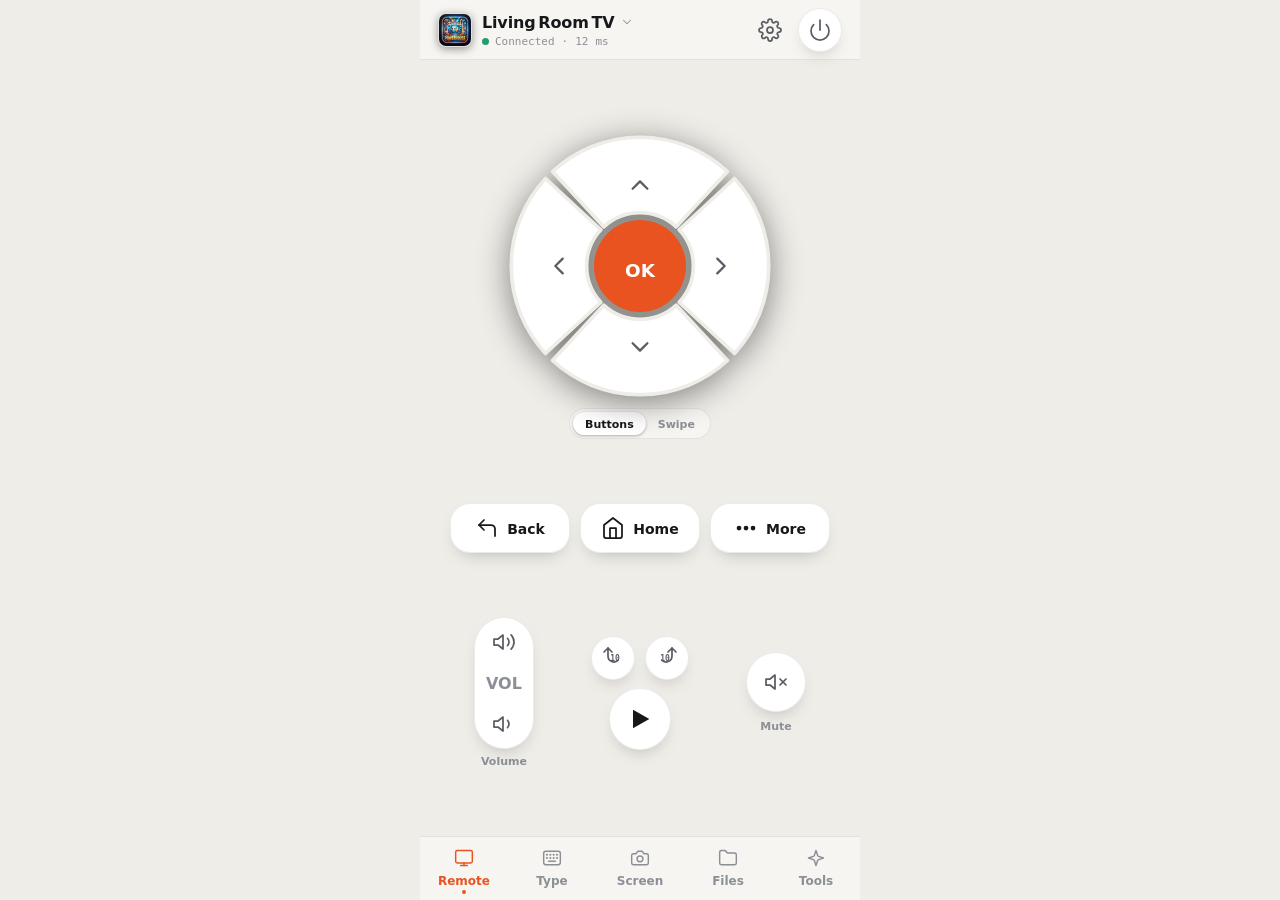
==== commit 6d23ebfd: "feat(v3): implement Step 1 - modular HTTP router, RFC 6455 WebSocket engine, A5 capability detector " ====
--- a/tvpowernew_src/assets/web/index.html
+++ b/tvpowernew_src/assets/web/index.html
@@ -6,10 +6,14 @@
   <meta name="theme-color" content="#101113">
   <meta name="apple-mobile-web-app-capable" content="yes">
   <meta name="apple-mobile-web-app-status-bar-style" content="black-translucent">
-  <meta name="apple-mobile-web-app-title" content="TV Remote">
-  <title>TCL TV Remote</title>
+  <meta name="apple-mobile-web-app-title" content="TV Power House">
+  <title>TV Power House Remote</title>
+  <link rel="icon" type="image/x-icon" href="favicon.ico">
+  <link rel="icon" type="image/png" href="assets/logo.png">
+  <link rel="apple-touch-icon" href="apple-touch-icon.png">
   <link rel="manifest" href="manifest.json">
-  <link rel="stylesheet" href="css/app.css">
+  <link rel="stylesheet" href="css/tokens.css?v=3.4.0">
+  <link rel="stylesheet" href="css/app.css?v=3.4.0">
 </head>
 <body>
   <!-- Inline SVG Symbols Sprite (100% self-contained offline) -->
@@ -194,19 +198,59 @@
       <path d="M14 11v6"/>
       <path d="M9 6V4a2 2 0 0 1 2-2h2a2 2 0 0 1 2 2v2"/>
     </symbol>
+    <symbol id="i-lock" viewBox="0 0 24 24" fill="none" stroke="currentColor" stroke-width="1.75" stroke-linecap="round" stroke-linejoin="round">
+      <rect x="3" y="11" width="18" height="11" rx="2" ry="2"/>
+      <path d="M7 11V7a5 5 0 0 1 10 0v4"/>
+    </symbol>
+    <symbol id="i-unlock" viewBox="0 0 24 24" fill="none" stroke="currentColor" stroke-width="1.75" stroke-linecap="round" stroke-linejoin="round">
+      <rect x="3" y="11" width="18" height="11" rx="2" ry="2"/>
+      <path d="M7 11V7a5 5 0 0 1 9.9-1"/>
+    </symbol>
+    <symbol id="i-bell" viewBox="0 0 24 24" fill="none" stroke="currentColor" stroke-width="1.75" stroke-linecap="round" stroke-linejoin="round">
+      <path d="M18 8A6 6 0 0 0 6 8c0 7-3 9-3 9h18s-3-2-3-9"/>
+      <path d="M13.73 21a2 2 0 0 1-3.46 0"/>
+    </symbol>
+    <symbol id="i-moon" viewBox="0 0 24 24" fill="none" stroke="currentColor" stroke-width="1.75" stroke-linecap="round" stroke-linejoin="round">
+      <path d="M21 12.79A9 9 0 1 1 11.21 3 7 7 0 0 0 21 12.79z"/>
+    </symbol>
+    <symbol id="i-film" viewBox="0 0 24 24" fill="none" stroke="currentColor" stroke-width="1.75" stroke-linecap="round" stroke-linejoin="round">
+      <rect x="2" y="2" width="20" height="20" rx="2.18" ry="2.18"/>
+      <line x1="7" y1="2" x2="7" y2="22"/>
+      <line x1="17" y1="2" x2="17" y2="22"/>
+      <line x1="2" y1="12" x2="22" y2="12"/>
+      <line x1="2" y1="7" x2="7" y2="7"/>
+      <line x1="2" y1="17" x2="7" y2="17"/>
+      <line x1="17" y1="17" x2="22" y2="17"/>
+      <line x1="17" y1="7" x2="22" y2="7"/>
+    </symbol>
+    <symbol id="i-battery" viewBox="0 0 24 24" fill="none" stroke="currentColor" stroke-width="1.75" stroke-linecap="round" stroke-linejoin="round">
+      <rect x="1" y="6" width="18" height="12" rx="2"/>
+      <line x1="23" y1="11" x2="23" y2="13"/>
+    </symbol>
+    <symbol id="i-phone" viewBox="0 0 24 24" fill="none" stroke="currentColor" stroke-width="1.75" stroke-linecap="round" stroke-linejoin="round">
+      <rect x="5" y="2" width="14" height="20" rx="2" ry="2"/>
+      <line x1="12" y1="18" x2="12.01" y2="18"/>
+    </symbol>
+    <symbol id="i-speed" viewBox="0 0 24 24" fill="none" stroke="currentColor" stroke-width="1.75" stroke-linecap="round" stroke-linejoin="round">
+      <path d="M12 14l4-4"/>
+      <path d="M3.34 19a10 10 0 1 1 17.32 0"/>
+    </symbol>
   </svg>
 
   <div class="app">
     <!-- Status Bar -->
     <header class="status-bar">
       <div class="tv-info" id="tvInfoTrigger" title="Settings">
-        <div class="tv-name-row">
-          <span class="tv-name" id="tvNameDisplay">Living Room TV</span>
-          <svg class="icon tv-name-chevron"><use href="#i-chevron-down"/></svg>
-        </div>
-        <div class="connection-line">
-          <span class="status-dot" id="connectionDot"></span>
-          <span id="connectionText">Connected · 12 ms</span>
+        <img src="assets/logo.png" class="tv-app-logo" alt="TV Power Logo">
+        <div class="tv-info-text">
+          <div class="tv-name-row">
+            <span class="tv-name" id="tvNameDisplay">Living Room TV</span>
+            <svg class="icon tv-name-chevron"><use href="#i-chevron-down"/></svg>
+          </div>
+          <div class="connection-line">
+            <span class="status-dot" id="connectionDot"></span>
+            <span id="connectionText">Connected · 12 ms</span>
+          </div>
         </div>
       </div>
 
@@ -431,28 +475,67 @@
       </section>
 
       <!-- =========================================
-           TAB 4: FILES TAB (PHONE <-> TV <-> USB)
+           TAB 4: FILES TAB (TV STORAGE & USB STORAGE)
            ========================================= -->
       <section class="tab-page" id="tab-files">
         <div class="scroll-screen">
-          <!-- Storage Destination Tabs (TV & USB) -->
-          <div class="storage-selector-bar" id="storageTabsWrap">
-            <button class="btn btn-storage-tab active" id="btnStorageTv" data-path="/storage/emulated/0/Download">
-              <svg class="icon icon-16"><use href="#i-tv"/></svg>
-              <span>TV Storage</span>
+
+          <!-- 1. The Two Main Storage Selectors -->
+          <div class="storage-toggle-grid">
+            <button class="btn btn-storage-toggle active" id="btnStorageTv">
+              <svg class="icon icon-20"><use href="#i-tv"/></svg>
+              <div class="storage-toggle-text">
+                <span class="storage-toggle-title">TV Storage</span>
+                <span class="storage-toggle-sub" id="tvStorageSub">Internal (/Download)</span>
+              </div>
             </button>
-          </div>
-
-          <!-- Directory Breadcrumb Toolbar -->
+            <button class="btn btn-storage-toggle" id="btnStorageUsb">
+              <svg class="icon icon-20"><use href="#i-usb"/></svg>
+              <div class="storage-toggle-text">
+                <span class="storage-toggle-title">USB Storage</span>
+                <span class="storage-toggle-sub" id="usbStorageSub">USB Flash Drive</span>
+              </div>
+            </button>
+          </div>
+
+          <!-- 2. Sticky Clipboard / Paste Bar (Shows whenever a file is copied) -->
+          <div class="paste-banner" id="pasteBanner" style="display: none;">
+            <div class="paste-banner-info">
+              <span class="paste-badge">COPIED</span>
+              <span class="paste-name" id="pasteItemName">filename.mp4</span>
+              <span class="paste-meta" id="pasteItemSize"></span>
+            </div>
+            <div class="paste-banner-actions">
+              <button class="btn btn-paste-action" id="btnPasteAction">
+                <svg class="icon icon-16"><use href="#i-paste"/></svg>
+                <span>Paste Here</span>
+              </button>
+              <button class="btn btn-paste-cancel" id="btnCancelPaste" title="Cancel Copy">✕</button>
+            </div>
+          </div>
+
+          <!-- 3. Read-Only Notice (Visible only on Read-Only NTFS USB) -->
+          <div class="storage-notice-banner" id="readOnlyNotice" style="display: none;">
+            <svg class="icon icon-16" style="color: var(--warn); flex-shrink: 0;"><use href="#i-lock"/></svg>
+            <div style="flex: 1; font-size: 11px; line-height: 1.35; color: var(--text-2);">
+              <b style="color: var(--warn);">USB Drive is Read-Only (NTFS)</b><br/>
+              Files can be streamed &amp; copied to TV Storage. Android TV requires FAT32/exFAT to paste or upload to USB.
+            </div>
+          </div>
+
+          <!-- 4. Navigation & Directory Toolbar (Icon-only, compact & overlap-free) -->
           <div class="file-toolbar">
-            <button class="btn btn-icon-ghost" id="btnFolderUp" title="Up to parent folder">
-              <svg class="icon icon-20"><use href="#i-arrow-up"/></svg>
-            </button>
+            <button class="btn btn-tool-icon" id="btnFolderUp" title="Up to parent folder" aria-label="Up to parent folder"><svg viewBox="0 0 24 24" fill="none" stroke="currentColor" stroke-width="2" stroke-linecap="round" stroke-linejoin="round" class="icon-svg"><line x1="12" y1="19" x2="12" y2="5"/><polyline points="5 12 12 5 19 12"/></svg></button>
             <span class="current-path" id="currentPathText">/storage/emulated/0/Download</span>
-            <button class="btn btn-icon-ghost" id="btnRefreshFiles" title="Refresh files">
-              <svg class="icon icon-16"><use href="#i-refresh"/></svg>
-            </button>
-          </div>
+            <div class="file-toolbar-actions">
+              <button class="btn btn-tool-icon" id="btnUploadCurrent" title="Upload files here" aria-label="Upload files here" style="color: var(--accent); background: rgba(255, 107, 74, 0.12); border-color: rgba(255, 107, 74, 0.35);"><svg viewBox="0 0 24 24" fill="none" stroke="currentColor" stroke-width="2" stroke-linecap="round" stroke-linejoin="round" class="icon-svg"><path d="M21 15v4a2 2 0 0 1-2 2H5a2 2 0 0 1-2-2v-4"/><polyline points="17 8 12 3 7 8"/><line x1="12" y1="3" x2="12" y2="15"/></svg></button>
+              <button class="btn btn-tool-icon" id="btnBenchmarkStorage" title="Storage speed test" aria-label="Storage speed test"><svg viewBox="0 0 24 24" fill="none" stroke="currentColor" stroke-width="2" stroke-linecap="round" stroke-linejoin="round" class="icon-svg"><path d="M12 14l4-4"/><path d="M3.34 19a10 10 0 1 1 17.32 0"/></svg></button>
+              <button class="btn btn-tool-icon" id="btnRefreshFiles" title="Refresh files" aria-label="Refresh files"><svg viewBox="0 0 24 24" fill="none" stroke="currentColor" stroke-width="2" stroke-linecap="round" stroke-linejoin="round" class="icon-svg"><polyline points="23 4 23 10 17 10"/><path d="M20.49 15a9 9 0 1 1-2.12-9.36L23 10"/></svg></button>
+            </div>
+          </div>
+
+          <!-- Hidden Upload Input -->
+          <input type="file" id="fileUploadInput" multiple style="display: none;">
 
           <!-- Upload Progress Banner -->
           <div class="upload-progress-wrap" id="uploadProgressWrap">
@@ -465,23 +548,11 @@
             </div>
           </div>
 
-          <!-- File Operations Action Bar -->
-          <div style="display: flex; gap: 8px;">
-            <button class="btn btn-screen-action btn-capture-hero" id="btnTriggerUpload">
-              <svg class="icon icon-20"><use href="#i-upload"/></svg>
-              <span>Send File to TV / USB</span>
-            </button>
-            <button class="btn btn-screen-action" id="btnPasteFile" style="display: none;">
-              <svg class="icon icon-20"><use href="#i-paste"/></svg>
-              <span id="pasteActionText">Paste</span>
-            </button>
-            <input type="file" id="fileUploadInput" multiple style="display: none;">
-          </div>
-
-          <!-- File List -->
+          <!-- 5. File List Container -->
           <div class="file-list-wrap" id="fileListWrap">
-            <!-- Dynamically populated file rows -->
-          </div>
+            <!-- Dynamically populated files -->
+          </div>
+
         </div>
       </section>
 
@@ -520,6 +591,237 @@
             </div>
           </div>
 
+          <!-- 2. Groq Cloud AI Copilot (Recommender & Summarizer) -->
+          <div class="section-card" id="cardGroqAi">
+            <div class="card-header">
+              <div style="display: flex; align-items: center; justify-content: space-between;">
+                <div style="display: flex; align-items: center; gap: 8px;">
+                  <svg class="icon" style="color: var(--accent);"><use href="#i-sparkle"/></svg>
+                  <h2 class="card-title">Groq Cloud AI Copilot</h2>
+                </div>
+                <span class="ai-status-pill" id="aiKeyStatusPill">No Key</span>
+              </div>
+              <p class="card-subtitle">Fast AI Content Recommendations &amp; 1-Line Notification Summaries (&lt; 150ms).</p>
+            </div>
+
+            <!-- Groq API Key Vault -->
+            <div class="ai-key-vault-row">
+              <input type="password" class="link-text-input" id="groqApiKeyInput" placeholder="Paste Groq API Key (gsk_...)" style="font-size: 12px; height: 38px;">
+              <button class="btn btn-tool btn-tool-accent" id="btnSaveGroqKey" style="font-size: 12px; padding: 0 14px; height: 38px;">Save</button>
+            </div>
+
+            <!-- Multi-Attribute Content Recommender -->
+            <div class="ai-recommender-form" style="display: flex; flex-direction: column; gap: 10px; margin-top: 8px;">
+              <!-- Category Selector -->
+              <div>
+                <span class="dash-label" style="display: block; margin-bottom: 4px;">Content Category</span>
+                <div class="ai-chip-group" id="aiCategoryChips">
+                  <button class="btn ai-chip active" data-cat="Movies">Movies</button>
+                  <button class="btn ai-chip" data-cat="TV Shows">TV Series</button>
+                  <button class="btn ai-chip" data-cat="Anime">Anime</button>
+                  <button class="btn ai-chip" data-cat="Documentaries">Docs</button>
+                </div>
+              </div>
+
+              <!-- Language & Genre Row -->
+              <div style="display: grid; grid-template-columns: 1fr 1fr; gap: 8px;">
+                <div>
+                  <span class="dash-label" style="display: block; margin-bottom: 4px;">Language</span>
+                  <select class="ai-select" id="aiLanguageSelect">
+                    <option value="English" selected>English</option>
+                    <option value="Tamil">Tamil</option>
+                    <option value="Hindi">Hindi</option>
+                    <option value="Telugu">Telugu</option>
+                    <option value="Malayalam">Malayalam</option>
+                    <option value="Korean">Korean</option>
+                    <option value="Japanese">Japanese</option>
+                    <option value="Spanish">Spanish</option>
+                  </select>
+                </div>
+                <div>
+                  <span class="dash-label" style="display: block; margin-bottom: 4px;">Genre</span>
+                  <select class="ai-select" id="aiGenreSelect">
+                    <option value="Sci-Fi & Cyberpunk" selected>Sci-Fi</option>
+                    <option value="Psychological Thriller">Thriller</option>
+                    <option value="Mystery & Detective">Mystery</option>
+                    <option value="High Adrenaline Action">Action</option>
+                    <option value="Comedy & Satire">Comedy</option>
+                    <option value="Drama & Emotional">Drama</option>
+                    <option value="Horror & Supernatural">Horror</option>
+                  </select>
+                </div>
+              </div>
+
+              <!-- Mood / Vibe Input -->
+              <div>
+                <span class="dash-label" style="display: block; margin-bottom: 4px;">Mood / Vibe</span>
+                <div style="display: flex; gap: 6px;">
+                  <input type="text" class="link-text-input" id="aiMoodInput" placeholder="e.g. Mind-bending plot twists, late night cozy..." style="font-size: 12px; height: 38px;">
+                  <button class="btn btn-tool btn-tool-accent" id="btnGetAiRecs" style="font-size: 12px; padding: 0 14px; height: 38px; white-space: nowrap; display: flex; align-items: center; gap: 6px;">
+                    <svg class="icon icon-16"><use href="#i-sparkle"/></svg>
+                    <span>Ask AI</span>
+                  </button>
+                </div>
+              </div>
+
+              <!-- Recommendations Result Container -->
+              <div id="aiRecsContainer" style="display: none; flex-direction: column; gap: 8px; margin-top: 6px;"></div>
+            </div>
+          </div>
+
+          <!-- 3. Display & Audio EQ Calibrator -->
+          <div class="section-card">
+            <div class="card-header">
+              <div style="display: flex; align-items: center; gap: 8px;">
+                <svg class="icon" style="color: var(--accent);"><use href="#i-volume-up"/></svg>
+                <h2 class="card-title">Display &amp; Audio EQ Calibrator</h2>
+              </div>
+              <p class="card-subtitle">Fine-tune TV acoustics and picture modes with 1-tap presets.</p>
+            </div>
+
+            <!-- Audio Enhancement Presets -->
+            <span class="dash-label" style="display: block; margin-bottom: 6px;">Acoustic EQ Modes</span>
+            <div class="preset-grid">
+              <button class="btn btn-preset active" id="btnAudioDialogue">
+                <span class="preset-icon">🗣️</span>
+                <div class="preset-text">
+                  <span class="preset-title">Dialogue Boost</span>
+                  <span class="preset-sub">+4.5dB Vocals</span>
+                </div>
+              </button>
+              <button class="btn btn-preset" id="btnAudioNight">
+                <span class="preset-icon">🌙</span>
+                <div class="preset-text">
+                  <span class="preset-title">Night Mode</span>
+                  <span class="preset-sub">Peak Cap Compression</span>
+                </div>
+              </button>
+              <button class="btn btn-preset" id="btnAudioMusic">
+                <span class="preset-icon">🎵</span>
+                <div class="preset-text">
+                  <span class="preset-title">Music Mode</span>
+                  <span class="preset-sub">Acoustic Balance</span>
+                </div>
+              </button>
+              <button class="btn btn-preset" id="btnAudioFlat">
+                <span class="preset-icon">🎚️</span>
+                <div class="preset-text">
+                  <span class="preset-title">Flat / Reset</span>
+                  <span class="preset-sub">Standard Audio</span>
+                </div>
+              </button>
+            </div>
+
+            <!-- Picture Modes -->
+            <span class="dash-label" style="display: block; margin-top: 12px; margin-bottom: 6px;">Display Calibration</span>
+            <div class="preset-grid">
+              <button class="btn btn-preset" id="btnPicCinema">
+                <span class="preset-icon">🎬</span>
+                <div class="preset-text">
+                  <span class="preset-title">Cinema Warm</span>
+                  <span class="preset-sub">D65 Color</span>
+                </div>
+              </button>
+              <button class="btn btn-preset" id="btnPicSports">
+                <span class="preset-icon">⚽</span>
+                <div class="preset-text">
+                  <span class="preset-title">Vivid Sports</span>
+                  <span class="preset-sub">High Contrast</span>
+                </div>
+              </button>
+              <button class="btn btn-preset" id="btnPicGame">
+                <span class="preset-icon">🎮</span>
+                <div class="preset-text">
+                  <span class="preset-title">Game Mode</span>
+                  <span class="preset-sub">Low Latency</span>
+                </div>
+              </button>
+              <button class="btn btn-preset" id="btnPicStd">
+                <span class="preset-icon"></span>
+                <div class="preset-text">
+                  <span class="preset-title">Standard</span>
+                  <span class="preset-sub">Default Profile</span>
+                </div>
+              </button>
+            </div>
+          </div>
+
+          <!-- 4. Mobile-to-TV Notification Relay -->
+          <div class="section-card">
+            <div class="card-header">
+              <div style="display: flex; align-items: center; gap: 8px;">
+                <svg class="icon" style="color: var(--accent);"><use href="#i-bell"/></svg>
+                <h2 class="card-title">Mobile-to-TV Notification Relay</h2>
+              </div>
+              <p class="card-subtitle">Broadcast phone alerts and custom banners directly to TV screen.</p>
+            </div>
+
+            <!-- Custom Message Send -->
+            <div style="display: flex; gap: 6px; margin-bottom: 10px;">
+              <input type="text" class="link-text-input" id="customAlertInput" placeholder="Message to display on TV screen..." style="font-size: 12px; height: 38px;">
+              <button class="btn btn-tool btn-tool-accent" id="btnSendCustomAlert" style="font-size: 12px; padding: 0 14px; height: 38px; white-space: nowrap;">Send Alert</button>
+            </div>
+
+            <!-- Quick Trigger Pills -->
+            <span class="dash-label" style="display: block; margin-bottom: 6px;">Instant Quick Triggers</span>
+            <div style="display: grid; grid-template-columns: 1fr 1fr 1fr; gap: 6px; margin-bottom: 10px;">
+              <button class="btn btn-preset" id="btnAlertCall" style="padding: 8px 6px;">
+                <span style="font-size: 14px;">📞</span>
+                <span style="font-size: 11px; font-weight: 700;">Call Alert</span>
+              </button>
+              <button class="btn btn-preset" id="btnAlertBattery" style="padding: 8px 6px;">
+                <span style="font-size: 14px;">🔋</span>
+                <span style="font-size: 11px; font-weight: 700;">Battery Low</span>
+              </button>
+              <button class="btn btn-preset" id="btnAlertMsg" style="padding: 8px 6px;">
+                <span style="font-size: 14px;">💬</span>
+                <span style="font-size: 11px; font-weight: 700;">WhatsApp</span>
+              </button>
+            </div>
+
+            <!-- Auto Notification Settings -->
+            <div style="display: flex; flex-direction: column; gap: 8px; border-top: 1px solid var(--line); padding-top: 10px;">
+              <div class="type-switch-row" style="margin: 0;">
+                <span class="switch-label" style="font-size: 12px;">Auto-alert TV when phone battery &lt; 15%</span>
+                <label class="switch-wrap">
+                  <input type="checkbox" id="autoBatteryAlertSwitch" checked>
+                  <span class="slider"></span>
+                </label>
+              </div>
+              <div class="type-switch-row" style="margin: 0;">
+                <span class="switch-label" style="font-size: 12px;">Summarize messages with Groq AI (&lt; 150ms)</span>
+                <label class="switch-wrap">
+                  <input type="checkbox" id="aiSummarizerSwitch" checked>
+                  <span class="slider"></span>
+                </label>
+              </div>
+            </div>
+          </div>
+
+
+          <!-- 6. Automations & Smart Sleep Timer -->
+          <div class="section-card">
+            <div class="card-header">
+              <div style="display: flex; align-items: center; justify-content: space-between;">
+                <div style="display: flex; align-items: center; gap: 8px;">
+                  <svg class="icon" style="color: var(--ok);"><use href="#i-moon"/></svg>
+                  <h2 class="card-title">TV Automations &amp; Sleep Timer</h2>
+                </div>
+                <span class="ai-status-pill" style="background: rgba(76, 211, 154, 0.15); color: var(--ok); border-color: rgba(76, 211, 154, 0.3);">RAM Guardian ON</span>
+              </div>
+              <p class="card-subtitle">RAM watchdog auto-purges &lt; 150MB free memory. Set smart sleep timer.</p>
+            </div>
+
+            <span class="dash-label" style="display: block; margin-bottom: 6px;">Sleep Timer</span>
+            <div style="display: grid; grid-template-columns: repeat(5, 1fr); gap: 6px;" id="sleepTimerBtnsGroup">
+              <button class="btn btn-timer" data-mins="15">15m</button>
+              <button class="btn btn-timer" data-mins="30">30m</button>
+              <button class="btn btn-timer" data-mins="45">45m</button>
+              <button class="btn btn-timer" data-mins="60">60m</button>
+              <button class="btn btn-timer" data-mins="0" style="color: var(--danger);">Off</button>
+            </div>
+          </div>
+
           <!-- 2. Free Up Memory (RAM Boost) Card -->
           <div class="section-card">
             <div class="card-header">
@@ -660,7 +962,7 @@
           </div>
           <div class="sheet-item-content">
             <span class="sheet-item-title">Input source</span>
-            <span class="sheet-item-sub">Open native source menu on TV</span>
+            <span class="sheet-item-sub">Switch HDMI 1, HDMI 2, AV inputs</span>
           </div>
         </button>
 
@@ -676,17 +978,15 @@
 
         <button class="btn sheet-item-btn" id="sheetBtnScreenOff">
           <div class="sheet-item-icon">
-            <svg class="icon"><use href="#i-power"/></svg>
+            <svg class="icon"><use href="#i-screen-off"/></svg>
           </div>
           <div class="sheet-item-content">
-            <span class="sheet-item-title">Power off TV</span>
-            <span class="sheet-item-sub">Turn off the TV immediately</span>
+            <span class="sheet-item-title">Screen off</span>
+            <span class="sheet-item-sub">Turns the panel off, TV keeps running</span>
           </div>
         </button>
       </div>
     </div>
-
-
 
     <!-- Settings Bottom Sheet -->
     <div class="bottom-sheet" id="settingsSheet">
@@ -743,11 +1043,34 @@
       </div>
     </div>
 
+    <!-- Media Viewer Modal (Phone Video/Audio/Photo Player) -->
+    <div class="modal-backdrop" id="mediaModal" style="display: none; position: fixed; inset: 0; z-index: 1000; background: rgba(0,0,0,0.85); backdrop-filter: blur(8px); align-items: center; justify-content: center; padding: 16px;">
+      <div class="modal-card" style="background: #18191d; border: 1px solid rgba(255,255,255,0.1); border-radius: 14px; max-width: 520px; width: 100%; padding: 16px; box-shadow: 0 12px 32px rgba(0,0,0,0.6);">
+        <div style="display: flex; justify-content: space-between; align-items: center; margin-bottom: 12px;">
+          <span id="mediaModalTitle" style="font-weight: 700; font-size: 14px; color: var(--text); overflow: hidden; text-overflow: ellipsis; white-space: nowrap; max-width: 80%;">Media Player</span>
+          <button class="btn btn-icon-ghost" id="btnCloseMediaModal"><svg class="icon icon-20"><use href="#i-close"/></svg></button>
+        </div>
+        <div id="mediaModalContent" style="display: flex; flex-direction: column; align-items: center; justify-content: center; min-height: 120px;">
+          <video id="mediaVideoPlayer" controls playsinline style="width: 100%; border-radius: 8px; max-height: 55vh; display: none;"></video>
+          <audio id="mediaAudioPlayer" controls style="width: 100%; margin: 16px 0; display: none;"></audio>
+          <img id="mediaImageViewer" style="width: 100%; max-height: 55vh; object-fit: contain; border-radius: 8px; display: none;" />
+        </div>
+        <!-- Video Adjust Controls Bar -->
+        <div id="videoAdjustBar" style="display: none; margin-top: 10px; padding-top: 10px; border-top: 1px solid var(--line); display: flex; align-items: center; justify-content: space-between; gap: 8px;">
+          <div style="display: flex; align-items: center; gap: 6px;">
+            <button class="btn btn-tool" id="btnVideoSpeed" style="font-size: 11px; padding: 4px 8px;">Speed: 1.0x</button>
+            <button class="btn btn-tool" id="btnVideoFit" style="font-size: 11px; padding: 4px 8px;">Fit: Contain</button>
+          </div>
+          <button class="btn btn-tool" id="btnVideoFullscreen" style="font-size: 11px; padding: 4px 8px;">Fullscreen</button>
+        </div>
+      </div>
+    </div>
+
     <!-- Toast Notification -->
     <div class="toast" id="toast">Command sent</div>
   </div>
 
-  <script src="js/haptics.js"></script>
-  <script src="js/app.js"></script>
+  <script src="js/haptics.js?v=3.4.0"></script>
+  <script src="js/app.js?v=3.4.0"></script>
 </body>
 </html>
--- a/tvpowernew_src/assets/web/css/tokens.css
+++ b/tvpowernew_src/assets/web/css/tokens.css
@@ -0,0 +1,99 @@
+/* Design Tokens - Shared by Web Remote & TV Interface (README 3 §2, §6.3) */
+:root {
+  color-scheme: dark light;
+  --bg: #101113;
+  --surface-1: #17181B;
+  --surface-2: #1E2024;
+  --surface-3: #272A30;
+  --line: rgba(255, 255, 255, 0.07);
+  --text: #F2F1EE;
+  --text-2: #A5A7AD;
+  --text-3: #6F7279;
+  --accent: #FF6B3D;
+  --accent-press: #E85A2D;
+  --accent-ink: #1A0B05;
+  --ok: #4CD39A;
+  --warn: #F5B544;
+  --danger: #FF5A5F;
+  --radius-lg: 28px;
+  --radius-md: 20px;
+  --radius-sm: 14px;
+  --space-1: 4px;
+  --space-2: 8px;
+  --space-3: 12px;
+  --space-4: 16px;
+  --space-5: 20px;
+  --space-6: 24px;
+  --space-8: 32px;
+  --space-10: 40px;
+  --space-12: 48px;
+  --t-fast: 90ms;
+  --t-base: 160ms;
+  --t-slow: 260ms;
+  --ease: cubic-bezier(0.2, 0.8, 0.2, 1);
+  --ease-sheet: cubic-bezier(0.32, 0.72, 0, 1);
+  --font-ui: 'Manrope', system-ui, -apple-system, 'Segoe UI', Roboto, 'Noto Sans Tamil', 'Noto Sans Devanagari', sans-serif;
+  --font-mono: 'JetBrains Mono', ui-monospace, 'SF Mono', Menlo, monospace;
+  --shadow-up: 0 1px 0 rgba(255, 255, 255, 0.05) inset, 0 8px 20px -8px rgba(0, 0, 0, 0.6);
+  --shadow-down: 0 2px 6px rgba(0, 0, 0, 0.55) inset;
+  --focus-ring: 0 0 0 2px var(--bg), 0 0 0 4px var(--accent);
+}
+
+@media (prefers-color-scheme: light) {
+  :root:not([data-theme="dark"]) {
+    --bg: #EFEDE8;
+    --surface-1: #F7F5F1;
+    --surface-2: #FFFFFF;
+    --surface-3: #E6E3DC;
+    --line: rgba(0, 0, 0, 0.08);
+    --text: #17181B;
+    --text-2: #5A5D64;
+    --text-3: #8C8F96;
+    --accent: #E8531F;
+    --accent-press: #C9461A;
+    --accent-ink: #FFFFFF;
+    --ok: #1E9E6A;
+    --warn: #B77A0B;
+    --danger: #D6343A;
+    --shadow-up: 0 1px 0 #fff inset, 0 8px 18px -10px rgba(30, 25, 15, 0.35);
+    --shadow-down: 0 2px 5px rgba(0, 0, 0, 0.15) inset;
+  }
+}
+
+:root[data-theme="light"] {
+  --bg: #EFEDE8;
+  --surface-1: #F7F5F1;
+  --surface-2: #FFFFFF;
+  --surface-3: #E6E3DC;
+  --line: rgba(0, 0, 0, 0.08);
+  --text: #17181B;
+  --text-2: #5A5D64;
+  --text-3: #8C8F96;
+  --accent: #E8531F;
+  --accent-press: #C9461A;
+  --accent-ink: #FFFFFF;
+  --ok: #1E9E6A;
+  --warn: #B77A0B;
+  --danger: #D6343A;
+  --shadow-up: 0 1px 0 #fff inset, 0 8px 18px -10px rgba(30, 25, 15, 0.35);
+  --shadow-down: 0 2px 5px rgba(0, 0, 0, 0.15) inset;
+}
+
+@media (prefers-reduced-motion: reduce) {
+  * {
+    animation-duration: 0.01ms !important;
+    transition-duration: 0.01ms !important;
+  }
+}
+
+.sr-only {
+  position: absolute !important;
+  width: 1px !important;
+  height: 1px !important;
+  padding: 0 !important;
+  margin: -1px !important;
+  overflow: hidden !important;
+  clip: rect(0, 0, 0, 0) !important;
+  white-space: nowrap !important;
+  border: 0 !important;
+}
--- a/tvpowernew_src/assets/web/css/app.css
+++ b/tvpowernew_src/assets/web/css/app.css
@@ -159,6 +159,10 @@
   width: 20px;
   height: 20px;
 }
+.icon-18 {
+  width: 18px;
+  height: 18px;
+}
 .icon-16 {
   width: 16px;
   height: 16px;
@@ -231,8 +235,23 @@
 }
 .tv-info {
   display: flex;
-  flex-direction: column;
+  flex-direction: row;
+  align-items: center;
+  gap: 10px;
   cursor: pointer;
+}
+.tv-app-logo {
+  width: 34px;
+  height: 34px;
+  border-radius: 8px;
+  object-fit: cover;
+  flex-shrink: 0;
+  border: 1px solid var(--line);
+  box-shadow: 0 2px 8px rgba(0, 0, 0, 0.4);
+}
+.tv-info-text {
+  display: flex;
+  flex-direction: column;
 }
 .tv-name-row {
   display: flex;
@@ -864,17 +883,8 @@
 /* =========================================
    TAB 3: SCREEN TAB
    ========================================= */
-#tab-screen .scroll-screen {
-  display: flex;
-  flex-direction: column;
-  justify-content: center;
-  align-items: center;
-  min-height: 100%;
-  padding: 24px 18px;
-}
 .screen-preview-card {
   width: 100%;
-  max-width: 520px;
   aspect-ratio: 16 / 9;
   background: var(--surface-2);
   border: 1px solid var(--line);
@@ -960,8 +970,6 @@
 .screen-actions-bar {
   display: flex;
   gap: 10px;
-  width: 100%;
-  max-width: 520px;
 }
 .btn-screen-action {
   flex: 1;
@@ -1304,50 +1312,218 @@
 }
 
 /* =========================================
-   TAB 4: FILES TAB (PHONE <-> TV <-> USB)
+   TAB 4: FILES TAB (TV STORAGE & USB STORAGE)
    ========================================= */
-.storage-selector-bar {
-  display: flex;
+.storage-toggle-grid {
+  display: grid;
+  grid-template-columns: 1fr 1fr;
+  gap: 10px;
+  margin-bottom: 12px;
+}
+.btn-storage-toggle {
+  display: flex;
+  align-items: center;
+  gap: 10px;
+  padding: 12px 14px;
+  border-radius: var(--radius-md);
+  background: var(--surface-2);
+  border: 1px solid var(--line);
+  color: var(--text-2);
+  text-align: left;
+  transition: all 150ms ease;
+  cursor: pointer;
+}
+.btn-storage-toggle.active {
+  background: linear-gradient(135deg, rgba(37, 99, 235, 0.18), rgba(30, 58, 138, 0.25));
+  border-color: var(--accent);
+  color: #fff;
+  box-shadow: 0 4px 14px rgba(37, 99, 235, 0.25);
+}
+.btn-storage-toggle .icon {
+  flex-shrink: 0;
+  color: var(--accent);
+}
+.storage-toggle-text {
+  display: flex;
+  flex-direction: column;
+  line-height: 1.25;
+  min-width: 0;
+}
+.storage-toggle-title {
+  font-size: 14px;
+  font-weight: 700;
+  color: var(--text);
+}
+.storage-toggle-sub {
+  font-size: 11px;
+  color: var(--text-3);
+  overflow: hidden;
+  text-overflow: ellipsis;
+  white-space: nowrap;
+}
+
+.paste-banner {
+  display: flex;
+  align-items: center;
+  justify-content: space-between;
+  gap: 10px;
+  padding: 10px 14px;
+  background: linear-gradient(135deg, rgba(16, 185, 129, 0.16), rgba(5, 150, 105, 0.22));
+  border: 1px solid rgba(16, 185, 129, 0.4);
+  border-radius: var(--radius-md);
+  margin-bottom: 12px;
+  box-shadow: 0 4px 14px rgba(16, 185, 129, 0.15);
+}
+.paste-banner-info {
+  display: flex;
+  align-items: center;
   gap: 8px;
-  overflow-x: auto;
-  padding-bottom: 4px;
-}
-.btn-storage-tab {
+  min-width: 0;
   flex: 1;
-  min-width: 130px;
-  height: 42px;
+}
+.paste-badge {
+  font-size: 10px;
+  font-weight: 800;
+  letter-spacing: 0.05em;
+  background: var(--ok);
+  color: #000;
+  padding: 2px 6px;
+  border-radius: 4px;
+}
+.paste-name {
+  font-size: 13px;
+  font-weight: 700;
+  color: var(--text);
+  overflow: hidden;
+  text-overflow: ellipsis;
+  white-space: nowrap;
+}
+.paste-meta {
+  font-size: 11px;
+  color: var(--text-3);
+}
+.paste-banner-actions {
+  display: flex;
+  align-items: center;
+  gap: 6px;
+}
+.btn-paste-action {
+  display: flex;
+  align-items: center;
+  gap: 6px;
+  padding: 7px 14px;
+  background: var(--ok);
+  color: #000;
+  border: none;
   border-radius: var(--radius-sm);
-  background: var(--surface-2);
-  border: 1px solid var(--line);
-  font-size: 13px;
-  font-weight: 600;
+  font-size: 12px;
+  font-weight: 700;
+  cursor: pointer;
+  white-space: nowrap;
+}
+.btn-paste-cancel {
+  background: transparent;
+  border: 1px solid rgba(255, 255, 255, 0.2);
   color: var(--text-2);
-  white-space: nowrap;
-}
-.btn-storage-tab.active {
-  background: var(--surface-3);
-  color: var(--text);
-  border-color: var(--accent);
+  padding: 6px 10px;
+  border-radius: var(--radius-sm);
+  font-size: 12px;
+  cursor: pointer;
+}
+
+.storage-notice-banner {
+  display: flex;
+  align-items: center;
+  gap: 10px;
+  padding: 10px 14px;
+  background: rgba(245, 158, 11, 0.12);
+  border: 1px solid rgba(245, 158, 11, 0.35);
+  border-radius: var(--radius-md);
+  margin-bottom: 12px;
 }
 
 .file-toolbar {
   display: flex;
   align-items: center;
-  justify-content: space-between;
   gap: 8px;
   background: var(--surface-2);
   border: 1px solid var(--line);
   border-radius: var(--radius-sm);
-  padding: 8px 12px;
+  padding: 6px 10px;
+  min-width: 0;
+  width: 100%;
+  box-sizing: border-box;
+  overflow: hidden;
+}
+.file-toolbar #btnFolderUp {
+  flex-shrink: 0;
 }
 .current-path {
   font-family: 'JetBrains Mono', monospace;
-  font-size: 12px;
+  font-size: 11px;
   color: var(--text-2);
   overflow: hidden;
   text-overflow: ellipsis;
   white-space: nowrap;
-  flex: 1;
+  flex: 1 1 auto;
+  min-width: 0;
+}
+.file-toolbar-actions {
+  display: flex;
+  align-items: center;
+  gap: 8px;
+  flex-shrink: 0;
+  margin-left: auto;
+}
+.btn-tool-icon {
+  width: 34px;
+  height: 34px;
+  min-width: 34px;
+  max-width: 34px;
+  min-height: 34px;
+  max-height: 34px;
+  padding: 0;
+  margin: 0;
+  display: inline-flex;
+  align-items: center;
+  justify-content: center;
+  border-radius: var(--radius-xs);
+  border: 1px solid var(--line);
+  background: var(--surface-3);
+  color: var(--text);
+  flex-shrink: 0;
+  cursor: pointer;
+  overflow: hidden !important;
+  box-sizing: border-box;
+  font-size: 0 !important;
+  line-height: 0 !important;
+  position: relative;
+  transition: transform 0.1s ease, background 0.15s ease, border-color 0.15s ease;
+}
+.btn-tool-icon svg, .btn-tool-icon .icon-svg {
+  width: 18px;
+  height: 18px;
+  display: block;
+  pointer-events: none;
+  flex-shrink: 0;
+}
+.btn-tool-icon .sr-only {
+  position: absolute;
+  width: 1px;
+  height: 1px;
+  padding: 0;
+  margin: -1px;
+  overflow: hidden;
+  clip: rect(0, 0, 0, 0);
+  white-space: nowrap;
+  border: 0;
+}
+.btn-tool-icon:hover {
+  background: var(--surface-1);
+  border-color: var(--accent);
+}
+.btn-tool-icon:active {
+  transform: scale(0.92);
 }
 
 .file-list-wrap {
@@ -1410,7 +1586,10 @@
   display: flex;
   align-items: center;
   gap: 6px;
+  flex-wrap: wrap;
+  justify-content: flex-end;
   flex-shrink: 0;
+  max-width: 60%;
 }
 .btn-file-icon {
   width: 34px;
@@ -1505,12 +1684,16 @@
 }
 
 /* =========================================
-   RICH DEVICE STATUS DASHBOARD
+   RICH DEVICE STATUS DASHBOARD (STRICT PORTRAIT MOBILE FIT)
    ========================================= */
 .dashboard-grid {
   display: grid;
-  grid-template-columns: 1fr 1fr;
+  grid-template-columns: minmax(0, 1fr) minmax(0, 1fr);
   gap: 10px;
+  width: 100%;
+  max-width: 100%;
+  overflow: hidden;
+  box-sizing: border-box;
 }
 .dash-card {
   background: var(--surface-2);
@@ -1520,9 +1703,16 @@
   display: flex;
   flex-direction: column;
   gap: 4px;
+  min-width: 0;
+  max-width: 100%;
+  overflow: hidden;
+  box-sizing: border-box;
 }
 .dash-card.span-2 {
   grid-column: span 2;
+  min-width: 0;
+  max-width: 100%;
+  overflow: hidden;
 }
 .dash-label {
   font-size: 11px;
@@ -1530,6 +1720,9 @@
   color: var(--text-3);
   text-transform: uppercase;
   letter-spacing: 0.05em;
+  overflow: hidden;
+  text-overflow: ellipsis;
+  white-space: nowrap;
 }
 .dash-value {
   font-size: 14px;
@@ -1538,10 +1731,17 @@
   overflow: hidden;
   text-overflow: ellipsis;
   white-space: nowrap;
+  max-width: 100%;
+  word-break: break-all;
 }
 .dash-mono {
   font-family: 'JetBrains Mono', monospace;
-  font-size: 13px;
+  font-size: 12px;
+  overflow: hidden;
+  text-overflow: ellipsis;
+  white-space: nowrap;
+  max-width: 100%;
+  word-break: break-all;
 }
 .dash-bar-wrap {
   width: 100%;
@@ -1556,3 +1756,184 @@
   background: var(--ok);
   border-radius: 999px;
 }
+
+/* =========================================
+   VERSION 2.0 CUSTOMIZATION STYLES
+   ========================================= */
+.ai-status-pill {
+  font-size: 11px;
+  font-weight: 700;
+  padding: 2px 8px;
+  border-radius: 999px;
+  background: rgba(255, 255, 255, 0.08);
+  border: 1px solid var(--line);
+  color: var(--text-2);
+  text-transform: uppercase;
+  letter-spacing: 0.04em;
+}
+.ai-status-pill.active {
+  background: rgba(76, 211, 154, 0.15);
+  border-color: rgba(76, 211, 154, 0.3);
+  color: var(--ok);
+}
+
+.ai-key-vault-row {
+  display: flex;
+  gap: 8px;
+  margin-top: 6px;
+  margin-bottom: 8px;
+}
+
+.ai-chip-group {
+  display: flex;
+  gap: 6px;
+  overflow-x: auto;
+  padding-bottom: 2px;
+}
+.ai-chip {
+  padding: 6px 12px;
+  font-size: 12px;
+  font-weight: 700;
+  background: var(--surface-2);
+  border: 1px solid var(--line);
+  border-radius: 999px;
+  color: var(--text-2);
+  white-space: nowrap;
+}
+.ai-chip.active {
+  background: var(--accent);
+  color: #fff;
+  border-color: var(--accent);
+}
+
+.ai-select {
+  width: 100%;
+  background: var(--surface-2);
+  border: 1px solid var(--line);
+  color: var(--text);
+  border-radius: 8px;
+  padding: 7px 10px;
+  font-size: 12px;
+  font-weight: 600;
+  outline: none;
+}
+.ai-select:focus {
+  border-color: var(--accent);
+}
+
+.preset-grid {
+  display: grid;
+  grid-template-columns: 1fr 1fr;
+  gap: 8px;
+}
+
+.btn-preset {
+  background: var(--surface-2);
+  border: 1px solid var(--line);
+  border-radius: 10px;
+  padding: 10px;
+  display: flex;
+  align-items: center;
+  gap: 10px;
+  text-align: left;
+  transition: all 0.15s ease;
+}
+.btn-preset:active {
+  transform: scale(0.97);
+  background: var(--surface-3);
+}
+.btn-preset.active {
+  border-color: var(--accent);
+  background: rgba(255, 107, 61, 0.08);
+}
+.preset-icon {
+  font-size: 18px;
+  flex-shrink: 0;
+}
+.preset-text {
+  display: flex;
+  flex-direction: column;
+  overflow: hidden;
+}
+.preset-title {
+  font-size: 12px;
+  font-weight: 700;
+  color: var(--text);
+  white-space: nowrap;
+  overflow: hidden;
+  text-overflow: ellipsis;
+}
+.preset-sub {
+  font-size: 10px;
+  color: var(--text-3);
+  white-space: nowrap;
+  overflow: hidden;
+  text-overflow: ellipsis;
+}
+
+.btn-timer {
+  background: var(--surface-2);
+  border: 1px solid var(--line);
+  border-radius: 8px;
+  padding: 8px 4px;
+  font-size: 12px;
+  font-weight: 700;
+  color: var(--text);
+}
+.btn-timer:active {
+  background: var(--surface-3);
+  transform: scale(0.96);
+}
+.btn-timer.active {
+  background: var(--accent);
+  color: #fff;
+  border-color: var(--accent);
+}
+
+.ai-rec-card {
+  background: var(--surface-2);
+  border: 1px solid var(--line);
+  border-radius: 10px;
+  padding: 12px;
+  display: flex;
+  flex-direction: column;
+  gap: 6px;
+  transition: transform 0.15s ease;
+}
+.ai-rec-card:hover {
+  border-color: rgba(255, 107, 61, 0.4);
+}
+.ai-rec-header {
+  display: flex;
+  justify-content: space-between;
+  align-items: center;
+}
+.ai-rec-title {
+  font-size: 14px;
+  font-weight: 800;
+  color: var(--text);
+}
+.ai-rec-badge {
+  font-size: 10px;
+  font-weight: 700;
+  padding: 2px 6px;
+  border-radius: 4px;
+  background: rgba(245, 181, 68, 0.15);
+  color: var(--warn);
+  border: 1px solid rgba(245, 181, 68, 0.3);
+}
+.ai-rec-hook {
+  font-size: 12px;
+  color: var(--text-2);
+  line-height: 1.4;
+}
+.ai-rec-action {
+  align-self: flex-end;
+  margin-top: 4px;
+  padding: 6px 12px;
+  font-size: 11px;
+  font-weight: 700;
+  border-radius: 6px;
+  background: var(--accent);
+  color: #fff;
+}
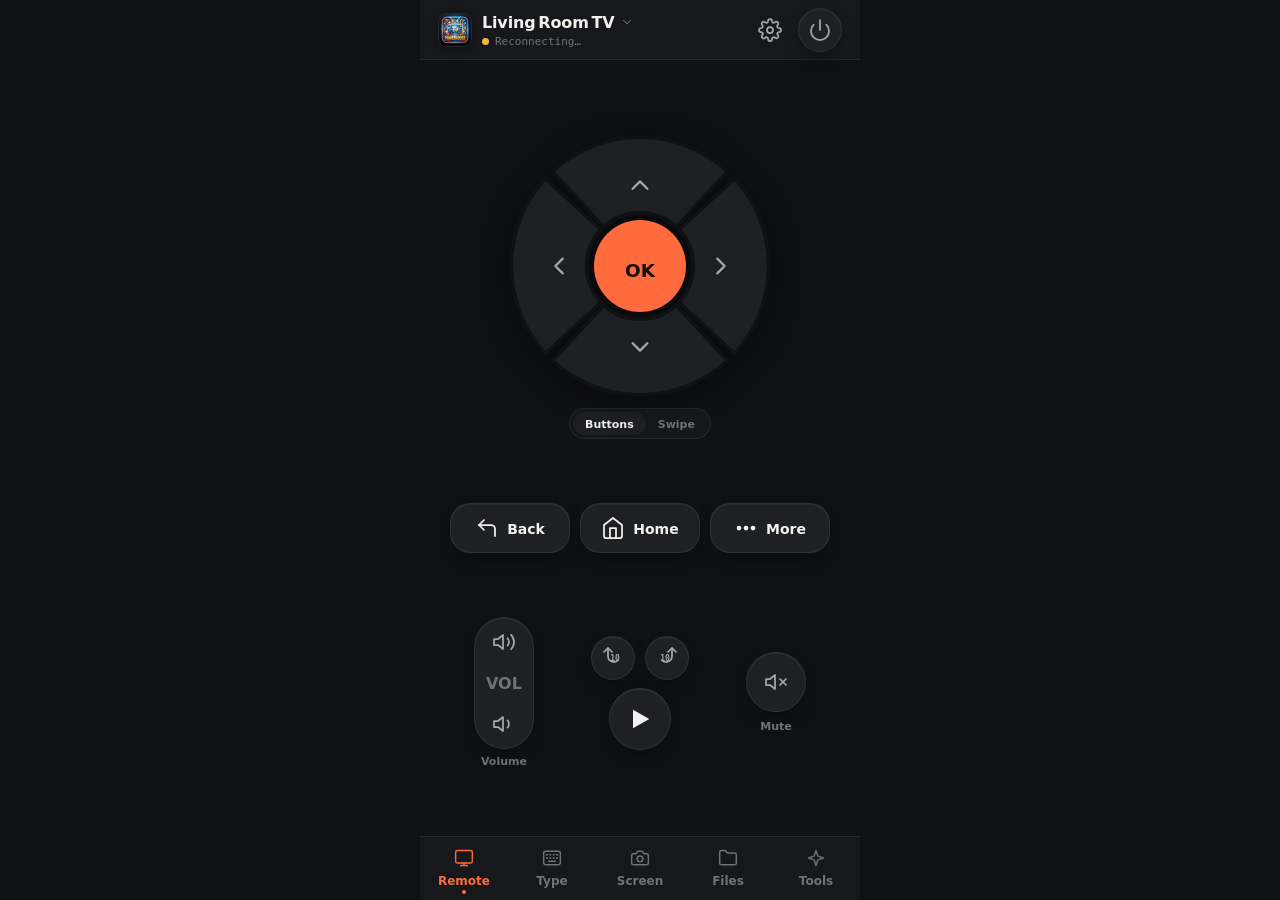
==== commit 9bac2056: "fix(web): resolve UI freeze, fix JS syntax error, eliminate asset buffer truncation, and disable JS " ====
--- a/tvpowernew_src/assets/web/index.html
+++ b/tvpowernew_src/assets/web/index.html
@@ -12,8 +12,8 @@
   <link rel="icon" type="image/png" href="assets/logo.png">
   <link rel="apple-touch-icon" href="apple-touch-icon.png">
   <link rel="manifest" href="manifest.json">
-  <link rel="stylesheet" href="css/tokens.css?v=3.4.0">
-  <link rel="stylesheet" href="css/app.css?v=3.4.0">
+  <link rel="stylesheet" href="css/tokens.css?v=3.5.0">
+  <link rel="stylesheet" href="css/app.css?v=3.5.0">
 </head>
 <body>
   <!-- Inline SVG Symbols Sprite (100% self-contained offline) -->
@@ -837,6 +837,35 @@
             </div>
           </div>
 
+                    <!-- Diagnostics & Health Card (M1) -->
+          <div class="section-card" id="cardDiagnostics">
+            <div class="card-header">
+              <div style="display: flex; align-items: center; justify-content: space-between;">
+                <div style="display: flex; align-items: center; gap: 8px;">
+                  <svg class="icon" style="color: var(--accent);"><use href="#i-refresh"/></svg>
+                  <h2 class="card-title">Live Remote Diagnostics (M1)</h2>
+                </div>
+                <span class="ai-status-pill" id="diagChannelPill" style="background: rgba(76, 211, 154, 0.15); color: var(--ok); border-color: rgba(76, 211, 154, 0.3);">WebSocket Active</span>
+              </div>
+              <p class="card-subtitle">Real-time latency, active key injection tier, and TV hardware profile.</p>
+            </div>
+
+            <div class="dashboard-grid">
+              <div class="dash-card">
+                <span class="dash-label">Channel Latency (RTT)</span>
+                <span class="dash-value dash-mono" id="diagRttText" style="color: var(--ok);">-- ms</span>
+              </div>
+              <div class="dash-card">
+                <span class="dash-label">Input Engine Tier</span>
+                <span class="dash-value" id="diagEngineTier" style="font-size: 13px;">IME / A11y</span>
+              </div>
+              <div class="dash-card span-2">
+                <span class="dash-label">Matched TV Device Profile</span>
+                <span class="dash-value" id="diagMatchedProfile" style="font-size: 13px; color: var(--accent);">Detecting profile...</span>
+              </div>
+            </div>
+          </div>
+
           <!-- 3. Full Device Status Dashboard -->
           <div class="section-card">
             <div class="card-header">
@@ -1070,7 +1099,7 @@
     <div class="toast" id="toast">Command sent</div>
   </div>
 
-  <script src="js/haptics.js?v=3.4.0"></script>
-  <script src="js/app.js?v=3.4.0"></script>
+  <script src="js/haptics.js?v=3.5.0"></script>
+  <script src="js/app.js?v=3.5.0"></script>
 </body>
 </html>
